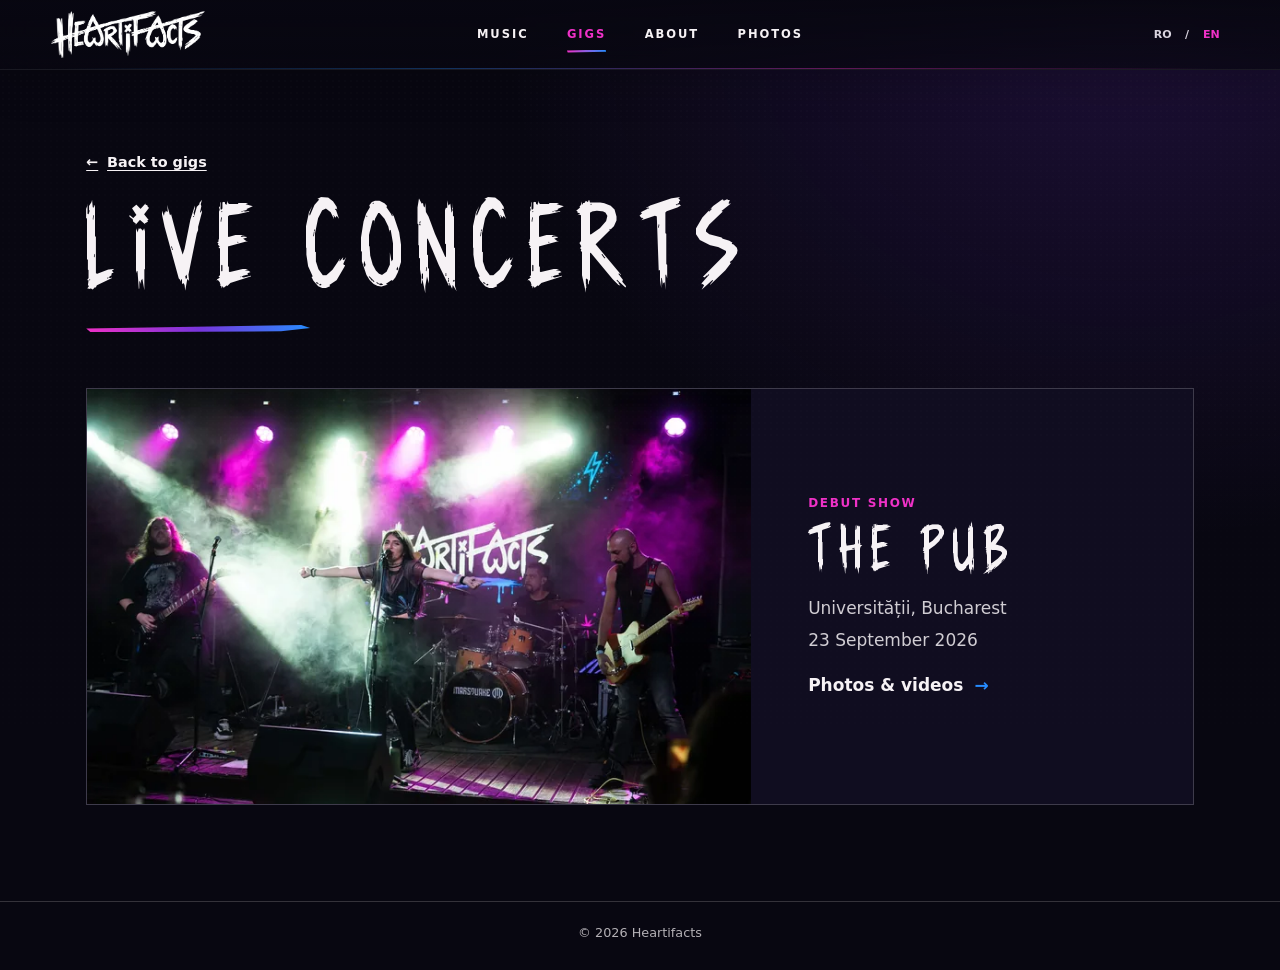
==== live/index.html @ 29cb5782 "Add bilingual live concert archive and The Pub debut recap" ====
<!doctype html>
<html lang="en">
<head>
  <meta charset="utf-8">
  <meta name="viewport" content="width=device-width, initial-scale=1">
  <meta http-equiv="Content-Security-Policy" content="default-src 'self'; base-uri 'self'; object-src 'none'; script-src 'self'; style-src 'self'; img-src 'self' data:; font-src 'self'; form-action 'none'">
  <meta name="referrer" content="strict-origin-when-cross-origin">
  <meta name="theme-color" content="#080711">
  <title>Live concerts — Heartifacts</title>
  <meta name="description" content="Explore photos and videos from past Heartifacts concerts.">
  <link rel="canonical" href="https://heartifacts.ro/live/">
  <meta property="og:type" content="website">
  <meta property="og:site_name" content="Heartifacts">
  <meta property="og:title" content="Live concerts — Heartifacts">
  <meta property="og:description" content="Explore photos and videos from past Heartifacts concerts.">
  <meta property="og:url" content="https://heartifacts.ro/live/">
  <meta property="og:image" content="https://heartifacts.ro/assets/live/2026-09-23-the-pub/concert-share.jpg">
  <meta property="og:image:alt" content="Heartifacts performing under pink and white stage lights at The Pub">
  <meta name="twitter:card" content="summary_large_image">
  <link rel="icon" href="../favicon.svg" type="image/svg+xml">
  <link rel="stylesheet" href="../styles.css">
  <link rel="stylesheet" href="../layout-pass.css">
  <link rel="stylesheet" href="../logo-crop.css">
  <link rel="stylesheet" href="../polish-pass.css">
  <link rel="stylesheet" href="../final-pass.css">
  <link rel="stylesheet" href="../live.css">
  <script src="../content/en.js" defer></script>
  <script src="../content/ro.js" defer></script>
  <script src="../public-data.js" defer></script>
  <script src="../live-data.js" defer></script>
  <script src="../live.js" defer></script>
  <script src="../site.js" defer></script>
</head>
<body class="concert-page">
  <a class="skip-link" href="#main" data-i18n="liveArchive.skip">Skip to content</a>
  <header class="site-header" data-header>
    <a class="brand brand-logo-link" href="../" aria-label="Heartifacts" data-language-link>
      <span class="logo-crop logo-crop-header">
        <img class="brand-logo brand-logo-header" src="../assets/brand/Heartifacts_Artwork_white.svg" alt="Heartifacts">
      </span>
    </a>
    <nav class="desktop-nav" aria-label="Main menu">
      <a href="../#music" data-language-link data-i18n="nav.music">Music</a>
      <a href="../#live" class="is-current" aria-current="location" data-language-link data-i18n="nav.live">Gigs</a>
      <a href="../#about" data-language-link data-i18n="nav.about">About</a>
      <a href="../#photos" data-language-link data-i18n="nav.photos">Photos</a>
    </nav>
    <div class="header-actions">
      <div class="language-switcher" aria-label="Language / Limbă">
        <button type="button" class="lang-button" data-lang="ro" lang="ro">RO</button>
        <span aria-hidden="true">/</span>
        <button type="button" class="lang-button" data-lang="en" lang="en">EN</button>
      </div>
      <button class="menu-button" type="button" aria-expanded="false" aria-controls="mobile-menu" data-menu-button>
        <span class="sr-only" data-i18n="nav.menu">Menu</span>
        <span aria-hidden="true"></span><span aria-hidden="true"></span>
      </button>
    </div>
  </header>
  <nav class="mobile-menu" id="mobile-menu" aria-label="Main menu" data-mobile-menu hidden>
    <a href="../#music" data-language-link data-i18n="nav.music">Music</a>
    <a href="../#live" class="is-current" aria-current="location" data-language-link data-i18n="nav.live">Gigs</a>
    <a href="../#about" data-language-link data-i18n="nav.about">About</a>
    <a href="../#photos" data-language-link data-i18n="nav.photos">Photos</a>
  </nav>
  <main class="concert-shell" id="main" data-live-page>
    <header class="concert-heading">
      <a class="concert-back" href="../#live" data-language-link>
        <span aria-hidden="true">←</span> <span data-i18n="liveArchive.backToGigs">Back to gigs</span>
      </a>
      <h1 data-i18n="liveArchive.title">Live concerts</h1>
    </header>
    <div class="concert-list" data-concert-list>
      <a class="concert-card" href="./2026-09-23-the-pub/" data-language-link>
        <div class="concert-card-image">
          <img src="../assets/live/2026-09-23-the-pub/DSC07198-thumb.webp" alt="" width="720" height="540" decoding="async" data-concert-cover>
        </div>
        <div class="concert-card-body">
          <span class="concert-label" data-concert-label>Debut show</span>
          <h2 data-concert-venue>The Pub</h2>
          <p data-concert-place>Universității, Bucharest</p>
          <time datetime="2026-09-23" data-concert-date>23 September 2026</time>
          <span class="concert-card-action"><span data-concert-recap>Photos &amp; videos</span> <span aria-hidden="true">→</span></span>
        </div>
      </a>
    </div>
  </main>
  <footer class="concert-footer">© <span data-year></span> Heartifacts</footer>
</body>
</html>
---- styles.css ----
@font-face {
  font-family: "Heartifacts Riot";
  src: local("Heartifacts Riot"), local("HeartifactsRiot-Regular"),
       url("./assets/fonts/HeartifactsRiot-Regular.ttf") format("truetype");
  font-style: normal;
  font-weight: 400;
  font-display: swap;
}

:root {
  --ink: #08060f;
  --ink-2: #0e0a27;
  --ink-3: #1a185c;
  --paper: #f6f3f7;
  --paper-2: #d9d4df;
  --blue: #2762d8;
  --blue-hot: #5157e4;
  --pink: #d31bde;
  --pink-hot: #ee3bd4;
  --purple: #632dd0;
  --purple-deep: #5d1ea4;
  --focus: #8ed7ff;
  --line: rgba(246, 243, 247, .18);
  --line-dark: rgba(8, 6, 15, .22);
  --shadow: 0 24px 70px rgba(0, 0, 0, .42);
  --max: 1180px;
  --pad: clamp(1rem, 4vw, 3rem);
  --riot: "Heartifacts Riot", Impact, Haettenschweiler, "Arial Narrow Bold", sans-serif;
  --display: "Arial Narrow Bold", "Roboto Condensed", Impact, ui-sans-serif, system-ui, sans-serif;
  --body: Inter, ui-sans-serif, system-ui, -apple-system, BlinkMacSystemFont, "Segoe UI", sans-serif;
}

* { box-sizing: border-box; }
html { scroll-behavior: smooth; background: var(--ink); }
body {
  margin: 0;
  color: var(--paper);
  background:
    radial-gradient(circle at 86% 7%, rgba(211, 27, 222, .14), transparent 29rem),
    radial-gradient(circle at 7% 19%, rgba(39, 98, 216, .18), transparent 28rem),
    var(--ink);
  font-family: var(--body);
  font-size: 17px;
  line-height: 1.6;
  overflow-x: hidden;
}

img { display: block; max-width: 100%; }
a { color: inherit; }
button, a { -webkit-tap-highlight-color: transparent; }
button { font: inherit; }
:focus-visible { outline: 3px solid var(--focus); outline-offset: 4px; }
::selection { background: var(--pink); color: #fff; }

.sr-only {
  position: absolute; width: 1px; height: 1px; padding: 0; margin: -1px;
  overflow: hidden; clip: rect(0,0,0,0); white-space: nowrap; border: 0;
}
.skip-link {
  position: fixed; top: 1rem; left: 1rem; z-index: 1000; padding: .7rem 1rem;
  background: var(--focus); color: var(--ink); transform: translateY(-180%);
  font-weight: 900; text-decoration: none;
}
.skip-link:focus { transform: translateY(0); }

.site-header {
  position: fixed; inset: 0 0 auto 0; z-index: 100;
  display: grid; grid-template-columns: 1fr auto 1fr; align-items: center;
  min-height: 72px; padding: .8rem var(--pad);
  background: linear-gradient(to bottom, rgba(8,6,15,.96), rgba(8,6,15,.76));
  border-bottom: 1px solid rgba(255,255,255,.08);
  backdrop-filter: blur(16px);
}
.brand { display: inline-flex; align-items: center; gap: .45rem; justify-self: start; text-decoration: none; }
.brand-word {
  font-family: var(--riot);
  font-size: 1.35rem;
  line-height: 1;
  letter-spacing: .03em;
  text-transform: uppercase;
}
.brand-mark { color: var(--pink-hot); transform: rotate(180deg); font-size: 1rem; }
.desktop-nav { display: flex; gap: clamp(1rem, 3vw, 2.3rem); }
.desktop-nav a {
  text-decoration: none; text-transform: uppercase; font-size: .77rem;
  font-weight: 900; letter-spacing: .15em;
}
.desktop-nav a:hover { color: var(--pink-hot); }
.header-actions { justify-self: end; display: flex; align-items: center; gap: 1rem; }
.language-switcher { display: flex; gap: .3rem; align-items: center; color: var(--paper-2); font-size: .75rem; font-weight: 900; }
.lang-button { padding: .35rem .2rem; border: 0; background: transparent; color: inherit; cursor: pointer; }
.lang-button.is-active { color: var(--pink-hot); }
.menu-button { display: none; width: 42px; height: 42px; border: 1px solid var(--line); background: rgba(255,255,255,.02); cursor: pointer; }
.menu-button span:not(.sr-only) { display: block; width: 19px; height: 2px; margin: 5px auto; background: var(--paper); }
.mobile-menu {
  position: fixed; inset: 72px 0 auto 0; z-index: 99; padding: 1.5rem var(--pad) 2rem;
  background: rgba(8,6,15,.985); border-bottom: 1px solid var(--line);
}
.mobile-menu a {
  display: block; padding: .65rem 0; font-family: var(--riot);
  font-size: 1.65rem; line-height: 1.05; text-decoration: none; text-transform: uppercase;
}

.hero {
  position: relative;
  min-height: 100svh;
  display: grid;
  grid-template-columns: minmax(0, .92fr) minmax(0, 1.08fr);
  gap: clamp(2.5rem, 6vw, 6.5rem);
  align-items: center;
  max-width: 1440px;
  margin: auto;
  padding: clamp(7rem, 13vh, 10rem) var(--pad) clamp(4rem, 9vh, 7rem);
  isolation: isolate;
}
.hero::before {
  content: "";
  position: absolute;
  z-index: -2;
  inset: 6% -12% 2% 38%;
  opacity: .86;
  filter: saturate(1.15);
  background:
    radial-gradient(circle at 46% 20%, rgba(238,59,212,.92) 0 5%, rgba(211,27,222,.56) 16%, transparent 39%),
    radial-gradient(circle at 71% 64%, rgba(39,98,216,.9) 0 9%, rgba(81,87,228,.58) 26%, transparent 49%),
    radial-gradient(circle at 23% 75%, rgba(99,45,208,.72), transparent 35%);
  transform: rotate(-4deg);
}
.hero::after {
  content: "";
  position: absolute;
  z-index: -1;
  width: clamp(16rem, 42vw, 38rem);
  height: clamp(16rem, 42vw, 38rem);
  right: -9%;
  top: 12%;
  border: clamp(18px, 3vw, 46px) solid rgba(211,27,222,.12);
  border-radius: 50%;
  transform: rotate(8deg);
}
.hero-noise {
  position: absolute; inset: 0; opacity: .16; pointer-events: none; mix-blend-mode: screen;
  background-image: url("data:image/svg+xml,%3Csvg viewBox='0 0 180 180' xmlns='http://www.w3.org/2000/svg'%3E%3Cfilter id='n'%3E%3CfeTurbulence type='fractalNoise' baseFrequency='.92' numOctaves='3' stitchTiles='stitch'/%3E%3C/filter%3E%3Crect width='100%25' height='100%25' filter='url(%23n)' opacity='.3'/%3E%3C/svg%3E");
}
.hero-copy, .hero-art { position: relative; z-index: 1; }
.eyebrow {
  margin: 0 0 .75rem; color: var(--pink-hot); text-transform: uppercase;
  font-size: .72rem; font-weight: 950; letter-spacing: .2em;
}
.hero-title {
  margin: 0;
  font-family: var(--riot);
  font-size: clamp(4.5rem, 11vw, 10rem);
  line-height: .73;
  letter-spacing: -.02em;
  text-transform: uppercase;
  text-wrap: balance;
  text-shadow: 0 4px 0 rgba(39,98,216,.4);
}
.hero-tagline { max-width: 650px; margin: 1.5rem 0 .8rem; font-size: clamp(1.35rem, 2.8vw, 2.35rem); line-height: 1.12; font-weight: 850; }
.hero-positioning { max-width: 560px; margin: 0; color: var(--paper-2); font-size: clamp(1rem, 1.5vw, 1.18rem); }
.hero-cta-row, .release-actions { display: flex; flex-wrap: wrap; gap: .85rem; margin-top: 1.8rem; }
.button {
  display: inline-flex; align-items: center; justify-content: center;
  min-height: 50px; padding: .8rem 1.25rem;
  border: 2px solid transparent;
  text-decoration: none; text-transform: uppercase;
  font-size: .8rem; font-weight: 950; letter-spacing: .09em;
  transition: transform .16s ease, background .16s ease, color .16s ease, box-shadow .16s ease;
}
.button:hover { transform: translateY(-2px) rotate(-.4deg); }
.button-primary { background: var(--pink-hot); color: #fff; box-shadow: 6px 6px 0 var(--blue); }
.button-primary:hover { box-shadow: 8px 8px 0 var(--purple); }
.button-ghost, .button-outline { border-color: rgba(246,243,247,.65); background: rgba(8,6,15,.08); }
.button-outline { border-color: var(--ink); color: var(--ink); }
.hero-socials { display: flex; flex-wrap: wrap; gap: 1.1rem; margin-top: 1.6rem; }
.hero-socials a { color: var(--paper-2); font-size: .82rem; font-weight: 850; text-decoration-thickness: 1px; text-underline-offset: 4px; }
.hero-photo-frame { transform: rotate(2deg); box-shadow: var(--shadow); }
.media-placeholder {
  position: relative;
  display: grid;
  place-items: center;
  min-height: 360px;
  overflow: hidden;
  background:
    linear-gradient(138deg, rgba(26,24,92,.94), rgba(99,45,208,.88) 34%, rgba(211,27,222,.86) 61%, rgba(39,98,216,.94));
  border: 1px solid rgba(255,255,255,.2);
  isolation: isolate;
}
.media-placeholder::before,
.media-placeholder::after {
  content: "";
  position: absolute;
  inset: -20%;
  border: 3px solid rgba(255,255,255,.16);
  border-radius: 48%;
  transform: rotate(-13deg);
}
.media-placeholder::after { inset: 13% -24%; border-width: 1px; transform: rotate(11deg); }
.media-placeholder span {
  z-index: 1;
  font-family: var(--riot);
  font-size: clamp(3rem, 8vw, 7rem);
  line-height: .78;
  text-align: center;
  text-transform: uppercase;
}
.media-placeholder small {
  position: absolute; z-index: 1; bottom: 1rem; left: 1rem;
  padding: .35rem .55rem; background: var(--ink);
  font-size: .7rem; text-transform: uppercase; letter-spacing: .08em;
}
.media-placeholder-hero { aspect-ratio: 4 / 5; min-height: 520px; }
.media-placeholder.has-image { background: var(--ink-2); }
.media-placeholder.has-image::before,
.media-placeholder.has-image::after,
.media-placeholder.has-image > span,
.media-placeholder.has-image > small { display: none; }
.media-placeholder img { width: 100%; height: 100%; object-fit: cover; }
.sticker {
  position: absolute; z-index: 2; padding: .58rem .85rem;
  font-family: var(--riot); font-size: .78rem; line-height: 1;
  letter-spacing: .08em; text-transform: uppercase;
  box-shadow: 4px 4px 0 var(--ink);
}
.sticker-blue { top: 8%; left: -4%; background: var(--blue); transform: rotate(-8deg); }
.sticker-pink { right: -2%; bottom: 8%; background: var(--pink-hot); transform: rotate(6deg); }

.section { padding: clamp(5rem, 10vw, 9rem) var(--pad); }
.section-heading { max-width: var(--max); margin: 0 auto clamp(2.5rem, 5vw, 4.5rem); }
.section-heading h2,
.about-copy h2,
.socials-section h2 {
  margin: 0;
  font-family: var(--display);
  font-size: clamp(3rem, 7vw, 6.8rem);
  font-weight: 950;
  line-height: .88;
  letter-spacing: -.04em;
  text-transform: uppercase;
  text-wrap: balance;
}

.music-section {
  position: relative;
  background: var(--paper);
  color: var(--ink);
  overflow: hidden;
}
.music-section::before {
  content: "";
  position: absolute;
  width: 38rem;
  height: 38rem;
  left: -22rem;
  bottom: -25rem;
  border-radius: 50%;
  background: radial-gradient(circle, rgba(39,98,216,.23), rgba(99,45,208,.09) 48%, transparent 70%);
}
.music-section .eyebrow { color: var(--purple-deep); }
.release-layout {
  position: relative; z-index: 1;
  max-width: var(--max); margin: auto;
  display: grid; grid-template-columns: minmax(280px,.8fr) minmax(0,1.2fr);
  gap: clamp(2rem,6vw,6rem); align-items: center;
}
.release-art-wrap { transform: rotate(-2deg); box-shadow: 13px 13px 0 var(--blue); }
.release-art { aspect-ratio: 1; min-height: 0; }
.release-copy h3 {
  margin: 0;
  font-family: var(--riot);
  font-size: clamp(4rem, 9vw, 8.4rem);
  line-height: .74;
  text-transform: uppercase;
}
.release-copy p { max-width: 620px; font-size: 1.08rem; }
.release-label { margin-bottom: .7rem; text-transform: uppercase; font-size: .72rem !important; font-weight: 950; letter-spacing: .2em; color: #645c6b; }

.live-section {
  position: relative;
  background:
    radial-gradient(circle at 78% 22%, rgba(238,59,212,.72), transparent 31rem),
    linear-gradient(127deg, var(--blue) 0 28%, var(--purple) 62%, #321271 100%);
  color: #fff;
  overflow: hidden;
}
.live-section::before {
  content: "";
  position: absolute;
  inset: 0;
  opacity: .18;
  background-image: url("data:image/svg+xml,%3Csvg viewBox='0 0 160 160' xmlns='http://www.w3.org/2000/svg'%3E%3Cfilter id='n'%3E%3CfeTurbulence type='fractalNoise' baseFrequency='.8' numOctaves='2'/%3E%3C/filter%3E%3Crect width='100%25' height='100%25' filter='url(%23n)' opacity='.35'/%3E%3C/svg%3E");
}
.live-section::after {
  content: "";
  position: absolute;
  width: 540px; height: 540px; right: -210px; bottom: -255px;
  border: 74px solid rgba(8,6,15,.18); border-radius: 50%;
}
.section-heading-light { position: relative; z-index: 1; }
.section-heading-light .eyebrow { color: #fff; }
.live-scribble {
  position: absolute; right: 4%; top: 10%;
  font-family: var(--riot); font-size: clamp(4rem, 10vw, 10rem);
  line-height: .7; color: rgba(8,6,15,.18); transform: rotate(8deg);
}
.shows { position: relative; z-index: 1; max-width: var(--max); margin: auto; }
.show-card {
  display: grid; grid-template-columns: auto 1fr auto;
  gap: clamp(1rem,4vw,3rem); align-items: center;
  padding: 1.35rem 0; border-top: 2px solid rgba(8,6,15,.72);
}
.show-card:last-child { border-bottom: 2px solid rgba(8,6,15,.72); }
.show-date { min-width: 92px; font-family: var(--riot); font-size: clamp(1.9rem,4vw,3.8rem); line-height: .78; text-transform: uppercase; }
.show-place strong { display: block; font-size: clamp(1.25rem,2.5vw,2rem); }
.show-place span { color: rgba(255,255,255,.8); }
.show-empty { max-width: 720px; padding: 1.3rem 0; border-top: 2px solid var(--ink); border-bottom: 2px solid var(--ink); font-size: clamp(1.3rem,3vw,2rem); font-weight: 850; }

.about-section {
  position: relative; max-width: var(--max); margin: auto;
  display: grid; grid-template-columns: minmax(0,1.4fr) minmax(240px,.6fr);
  gap: clamp(2rem,8vw,7rem); align-items: end;
}
.about-number {
  position: absolute; top: 4%; right: 3%; z-index: -1;
  font-family: var(--riot); font-size: clamp(8rem,20vw,19rem); line-height: .75;
  color: rgba(81,87,228,.11);
}
.about-lead { max-width: 760px; color: var(--paper-2); font-size: clamp(1.1rem,2vw,1.35rem); }
.about-pullquote {
  padding: 1.05rem 1.2rem;
  background: var(--pink-hot); color: #fff;
  font-weight: 950; font-size: 1.15rem;
  transform: rotate(2deg); box-shadow: 8px 8px 0 var(--blue);
}

.photos-section { position: relative; background: #100d1e; overflow: hidden; }
.photos-section::after {
  content: "";
  position: absolute; inset: auto -15rem -16rem auto;
  width: 34rem; height: 34rem; border-radius: 50%;
  background: radial-gradient(circle, rgba(211,27,222,.21), transparent 67%);
  pointer-events: none;
}
.photo-wall { position: relative; z-index: 1; max-width: var(--max); margin: auto; display: grid; grid-template-columns: repeat(12,1fr); gap: clamp(.7rem,2vw,1.3rem); align-items: start; }
.gallery-item { margin: 0; cursor: pointer; transition: transform .2s ease; }
.gallery-item:nth-child(4n+1) { grid-column: span 7; transform: rotate(-1deg); }
.gallery-item:nth-child(4n+2) { grid-column: span 5; margin-top: 14%; transform: rotate(1.5deg); }
.gallery-item:nth-child(4n+3) { grid-column: span 4; transform: rotate(2deg); }
.gallery-item:nth-child(4n+4) { grid-column: span 8; transform: rotate(-1.2deg); }
.gallery-item:hover { transform: translateY(-4px) rotate(0); }
.gallery-item img,
.gallery-placeholder {
  width: 100%; aspect-ratio: 4/3; object-fit: cover;
  background: linear-gradient(145deg,var(--blue),var(--purple),var(--pink-hot));
  border: 1px solid var(--line);
}
.gallery-placeholder {
  display: grid; place-items: center; min-height: 220px;
  font-family: var(--riot); font-size: clamp(2rem,6vw,5rem); line-height: .8;
  text-align: center; text-transform: uppercase;
}
.gallery-item figcaption { padding-top: .55rem; color: #aaa6af; font-size: .78rem; }

.socials-section {
  position: relative;
  background: var(--pink-hot);
  color: #fff;
  overflow: hidden;
}
.socials-section::before {
  content: "";
  position: absolute;
  width: 56rem; height: 56rem; left: -25rem; top: -34rem;
  border-radius: 50%; border: 9rem solid rgba(39,98,216,.25);
  transform: rotate(-12deg);
}
.socials-section > * { position: relative; z-index: 1; }
.socials-section .eyebrow { color: var(--ink); }
.socials-section h2 { max-width: var(--max); margin: auto; color: #fff; }
.socials-section h2 span {
  display: block; margin-top: .9rem;
  font-family: var(--body); font-size: clamp(1rem,2vw,1.3rem); font-weight: 800;
  line-height: 1.2; text-transform: none; letter-spacing: normal;
}
.social-link-grid { max-width: var(--max); margin: 3rem auto 0; border-top: 2px solid var(--ink); }
.social-link-grid a {
  display: flex; align-items: center; justify-content: space-between;
  padding: 1rem 0; border-bottom: 2px solid var(--ink);
  font-family: var(--riot); font-size: clamp(2.4rem,6vw,5.4rem); line-height: .78;
  text-decoration: none; text-transform: uppercase;
}
.social-link-grid a:hover span { transform: translateX(.5rem); }
.social-link-grid span { transition: transform .16s ease; }

.site-footer {
  display: grid; grid-template-columns: 1fr auto; gap: 2rem;
  padding: 3rem var(--pad); background: var(--ink); border-top: 1px solid var(--line);
  color: #aaa6af;
}
.site-footer strong { color: var(--paper); font-family: var(--riot); font-size: 1.5rem; line-height: 1; }
.site-footer p { margin: .25rem 0; }
.footer-contact { text-align: right; }
.footer-contact span { display: block; font-size: .75rem; text-transform: uppercase; letter-spacing: .1em; }
.footer-contact a { color: var(--paper); }
.footer-note { grid-column: 1 / -1; font-size: .72rem; }

.lightbox { max-width: min(92vw, 1100px); padding: 0; border: 0; background: transparent; color: #fff; }
.lightbox::backdrop { background: rgba(0,0,0,.9); backdrop-filter: blur(8px); }
.lightbox img { max-height: 82vh; margin: auto; object-fit: contain; box-shadow: var(--shadow); }
.lightbox p { margin: .7rem 0 0; text-align: center; color: #d6d1da; }
.lightbox-close {
  position: fixed; top: 1rem; right: 1rem; width: 46px; height: 46px;
  border: 1px solid rgba(255,255,255,.35); border-radius: 50%;
  background: var(--ink); color: #fff; font-size: 1.8rem; cursor: pointer;
}

@media (max-width: 820px) {
  body { font-size: 16px; }
  .site-header { grid-template-columns: 1fr auto; }
  .desktop-nav { display: none; }
  .menu-button { display: block; }
  .hero { min-height: auto; grid-template-columns: 1fr; padding-top: 7.5rem; }
  .hero::before { inset: 35% -30% 0 8%; }
  .hero::after { right: -35%; top: 42%; }
  .hero-copy { order: 1; }
  .hero-art { order: 2; max-width: 620px; margin: auto; }
  .media-placeholder-hero { min-height: 430px; }
  .release-layout { grid-template-columns: 1fr; }
  .release-art-wrap { max-width: 560px; }
  .about-section { grid-template-columns: 1fr; }
  .about-pullquote { max-width: 430px; }
  .show-card { grid-template-columns: 90px 1fr; }
  .show-card .button { grid-column: 2; justify-self: start; }
  .site-footer { grid-template-columns: 1fr; }
  .footer-contact { text-align: left; }
  .footer-note { grid-column: auto; }
}

@media (max-width: 560px) {
  .site-header { min-height: 64px; padding-top: .65rem; padding-bottom: .65rem; }
  .mobile-menu { inset: 64px 0 auto; }
  .brand-word { font-size: 1.16rem; }
  .hero { padding-top: 6.5rem; }
  .hero-title { font-size: clamp(4.2rem, 19vw, 6.3rem); }
  .hero-tagline { font-size: 1.45rem; }
  .hero-cta-row .button { flex: 1 1 0; }
  .media-placeholder-hero { min-height: 360px; }
  .sticker { font-size: .7rem; }
  .section { padding-top: 4.5rem; padding-bottom: 4.5rem; }
  .show-card { grid-template-columns: 1fr; gap: .5rem; }
  .show-card .button { grid-column: auto; }
  .photo-wall { gap: .65rem; }
  .gallery-item:nth-child(n) { grid-column: span 12; margin-top: 0; }
  .social-link-grid a { font-size: clamp(2.3rem, 13vw, 4.4rem); }
}

@media (prefers-reduced-motion: reduce) {
  html { scroll-behavior: auto; }
  *, *::before, *::after {
    animation-duration: .01ms !important;
    animation-iteration-count: 1 !important;
    transition-duration: .01ms !important;
  }
}
---- layout-pass.css ----
/*
  Heartifacts free-form poster pass.
  Keep the compact page structure, but loosen the composition:
  poster hero, floating Music + Gigs, messy photo wall, obvious contact.
*/

:root {
  --site-max: 1280px;
  --site-pad: clamp(1rem, 4vw, 3.25rem);
  --poster-pink: #ef31c7;
  --poster-blue: #278cff;
  --poster-purple: #7935dc;
  --poster-ink: #080711;
  --poster-ink-2: #100d20;
  --poster-paper: #f6f2f5;
}

[hidden] { display: none !important; }
html { scroll-padding-top: 82px; }

/* Header ------------------------------------------------------------------ */
.site-header {
  min-height: 70px;
  padding: .65rem var(--site-pad);
  grid-template-columns: 1fr auto 1fr;
  background: linear-gradient(to bottom, rgba(8,7,17,.95), rgba(8,7,17,.72));
  border-bottom: 1px solid rgba(255,255,255,.07);
  backdrop-filter: blur(18px);
}
.brand-logo-link { width: clamp(116px, 12vw, 170px); min-width: 0; }
.brand-logo-header { width: 100%; height: auto; }
.desktop-nav { gap: clamp(1.25rem, 3vw, 2.6rem); }
.desktop-nav a {
  position: relative;
  font-size: .72rem;
  letter-spacing: .17em;
}
.desktop-nav a::after {
  content: "";
  position: absolute;
  left: 0;
  right: 100%;
  bottom: -.55rem;
  height: 3px;
  background: linear-gradient(90deg, var(--poster-pink), var(--poster-blue));
  clip-path: polygon(0 35%, 98% 0, 100% 73%, 2% 100%);
  transition: right .18s ease;
}
.desktop-nav a:hover::after,
.desktop-nav a.is-current::after { right: 0; }
.desktop-nav a.is-current { color: var(--poster-pink); }
.language-switcher { font-size: .69rem; }
.mobile-menu-links {
  display: flex;
  flex-wrap: wrap;
  gap: .85rem 1.25rem;
  padding-top: 1rem;
  margin-top: .8rem;
  border-top: 1px solid rgba(255,255,255,.1);
}
.mobile-menu-links a {
  font-family: var(--body);
  font-size: .75rem;
  font-weight: 800;
  letter-spacing: .08em;
}

/* Hero -------------------------------------------------------------------- */
.poster-hero {
  position: relative;
  min-height: min(790px, 88svh);
  padding: clamp(6.2rem, 10vh, 8rem) var(--site-pad) clamp(3rem, 5vw, 4.5rem);
  overflow: hidden;
  isolation: isolate;
  background:
    radial-gradient(circle at 84% 16%, rgba(239,49,199,.17), transparent 26rem),
    radial-gradient(circle at 13% 76%, rgba(39,140,255,.17), transparent 30rem),
    var(--poster-ink);
}
.poster-hero::before {
  content: "";
  position: absolute;
  z-index: -3;
  inset: 0;
  background-image:
    linear-gradient(90deg, rgba(8,7,17,.92) 0 13%, rgba(8,7,17,.4) 48%, rgba(8,7,17,.87) 100%),
    url("./assets/brand/Heartifacts_BG_Artwork.png");
  background-size: cover;
  background-position: center;
  opacity: .25;
  filter: saturate(.98) contrast(1.08);
}
.poster-hero::after {
  content: "";
  position: absolute;
  z-index: -2;
  width: min(48vw, 660px);
  aspect-ratio: 1;
  left: -12vw;
  top: 14%;
  border: clamp(28px, 4vw, 64px) solid rgba(121,53,220,.09);
  border-radius: 50%;
}
.poster-noise {
  position: absolute;
  inset: 0;
  pointer-events: none;
  opacity: .2;
  mix-blend-mode: screen;
  background-image:
    radial-gradient(circle, rgba(239,49,199,.75) 0 .7px, transparent 1.1px),
    radial-gradient(circle, rgba(39,140,255,.65) 0 .7px, transparent 1.1px);
  background-size: 43px 37px, 67px 59px;
  background-position: 0 0, 18px 12px;
  mask-image: linear-gradient(90deg, #000, transparent 64%, #000);
}
.poster-stage {
  position: relative;
  z-index: 2;
  width: min(100%, var(--site-max));
  min-height: 570px;
  margin: 0 auto;
  display: grid;
  grid-template-columns: minmax(0, 1.04fr) minmax(390px, .96fr);
  gap: clamp(1.2rem, 3vw, 3rem);
  align-items: center;
}
.poster-photo-wrap {
  position: relative;
  align-self: center;
  width: min(100%, 690px);
  padding: 1.5rem 0 1.2rem .7rem;
}
.poster-photo-frame {
  position: relative;
  padding: clamp(7px, .8vw, 11px);
  background: #f6f3f1;
  box-shadow: 0 35px 90px rgba(0,0,0,.48);
  transform: rotate(-2.4deg);
  transform-origin: center;
}
.poster-photo-frame::before,
.poster-photo-frame::after {
  content: "";
  position: absolute;
  z-index: 3;
  width: 74px;
  height: 21px;
  background: rgba(239,49,199,.8);
}
.poster-photo-frame::before { left: 9%; top: -13px; transform: rotate(-8deg); }
.poster-photo-frame::after { right: 8%; bottom: -12px; transform: rotate(7deg); background: rgba(39,140,255,.8); }
.poster-photo {
  min-height: 0;
  aspect-ratio: 4 / 3;
  background: #151220;
  border: 0;
}
.poster-photo.has-image::before,
.poster-photo.has-image::after,
.poster-photo.has-image > small { display: none; }
.poster-photo img {
  width: 100%;
  height: 100%;
  object-fit: cover;
  object-position: center 43%;
  filter: saturate(.9) contrast(1.04);
}
.poster-photo small { position: static; background: transparent; color: #aaa4b0; }
.photo-tag {
  position: absolute;
  z-index: 5;
  padding: .52rem .72rem;
  color: #fff;
  font-family: var(--riot);
  font-size: .72rem;
  line-height: 1;
  letter-spacing: .09em;
  box-shadow: 4px 4px 0 rgba(8,7,17,.82);
}
.photo-tag-blue { left: -.15rem; top: 17%; transform: rotate(-8deg); background: var(--poster-blue); }
.photo-tag-pink { right: -1rem; bottom: 11%; transform: rotate(5deg); background: var(--poster-pink); }

/* The logo still feels slapped onto the composition, but no longer collides
   with the photo/tagline content. */
.poster-brand-block {
  position: relative;
  z-index: 6;
  align-self: center;
  margin-left: clamp(-2.25rem, -2.2vw, -.7rem);
  padding: 1.2rem 2.3rem 1.2rem 0;
}
.poster-brand-block .eyebrow { margin-left: clamp(.5rem, 1.8vw, 1.7rem); }
.poster-logo-heading {
  margin: 0;
  width: min(535px, 44vw);
  transform: rotate(1deg);
  filter: drop-shadow(0 11px 22px rgba(0,0,0,.3));
}
.poster-logo { width: 100%; height: auto; }
.poster-tagline {
  max-width: 500px;
  margin: 1.15rem 0 .65rem clamp(.5rem, 1.8vw, 1.7rem);
  color: #fff;
  font-size: clamp(1.5rem, 2.3vw, 2.25rem);
  font-weight: 900;
  line-height: 1.06;
  letter-spacing: -.025em;
}
.poster-positioning {
  max-width: 500px;
  margin: 0 0 0 clamp(.5rem, 1.8vw, 1.7rem);
  color: #c8c3cf;
  font-size: clamp(.92rem, 1.1vw, 1.03rem);
  line-height: 1.55;
}
.latest-jump {
  width: fit-content;
  margin: 1.35rem 0 0 clamp(.5rem, 1.8vw, 1.7rem);
  display: inline-grid;
  grid-template-columns: auto auto auto;
  align-items: baseline;
  gap: .55rem;
  padding: .62rem .8rem .58rem;
  color: #fff;
  text-decoration: none;
  background: rgba(255,255,255,.055);
  border: 1px solid rgba(255,255,255,.13);
  transition: transform .18s ease, background .18s ease;
}
.latest-jump span:first-child {
  color: #aaa5b0;
  font-size: .62rem;
  font-weight: 900;
  letter-spacing: .12em;
  text-transform: uppercase;
}
.latest-jump strong { font-size: .92rem; }
.latest-jump span:last-child { color: var(--poster-pink); font-size: 1rem; }
.latest-jump:hover { transform: translateY(-2px) rotate(-.4deg); background: rgba(255,255,255,.09); }

/* Floating social dock ---------------------------------------------------- */
.social-dock {
  position: absolute;
  z-index: 10;
  right: clamp(.65rem, 2vw, 1.8rem);
  top: 50%;
  display: grid;
  gap: .8rem;
  transform: translateY(-42%);
}
.dock-button {
  --dock-a: var(--poster-purple);
  --dock-b: var(--poster-pink);
  position: relative;
  width: clamp(54px, 4.5vw, 66px);
  aspect-ratio: 1;
  display: grid;
  place-items: center;
  color: #fff;
  text-decoration: none;
  border-radius: 43% 57% 54% 46% / 53% 45% 55% 47%;
  background: linear-gradient(145deg, var(--dock-a), var(--dock-b));
  box-shadow: 7px 8px 0 rgba(0,0,0,.22);
  transform: rotate(-3deg);
  transition: transform .18s ease, box-shadow .18s ease, opacity .18s ease;
}
.dock-button:nth-child(2) { transform: rotate(3deg); }
.dock-button:nth-child(3) { transform: rotate(-1deg); }
.dock-button::before {
  content: "";
  position: absolute;
  inset: -10px;
  pointer-events: none;
  background-image:
    radial-gradient(circle at 12% 21%, var(--dock-b) 0 1.4px, transparent 2px),
    radial-gradient(circle at 88% 78%, var(--dock-a) 0 1.2px, transparent 1.9px),
    radial-gradient(circle at 86% 8%, rgba(255,255,255,.42) 0 1px, transparent 1.6px);
}
.dock-button svg {
  position: relative;
  z-index: 2;
  width: 55%;
  height: 55%;
  fill: none;
  stroke: currentColor;
  stroke-width: 2.6;
  stroke-linecap: round;
  stroke-linejoin: round;
}
.dock-button .icon-fill { fill: currentColor; stroke: none; }
.dock-button span {
  position: absolute;
  right: calc(100% + .8rem);
  top: 50%;
  padding: .32rem .5rem;
  color: #fff;
  background: rgba(8,7,17,.9);
  border: 1px solid rgba(255,255,255,.12);
  font-size: .62rem;
  font-weight: 900;
  letter-spacing: .08em;
  text-transform: uppercase;
  white-space: nowrap;
  opacity: 0;
  pointer-events: none;
  transform: translate(7px,-50%);
  transition: opacity .15s ease, transform .15s ease;
}
.dock-button:hover { transform: translateY(-3px) rotate(0); box-shadow: 9px 11px 0 rgba(0,0,0,.25); }
.dock-button:hover span,
.dock-button:focus-visible span { opacity: 1; transform: translate(0,-50%); }
.dock-instagram { --dock-a: #7438e0; --dock-b: #ef31c7; }
.dock-spotify { --dock-a: #238eea; --dock-b: #5842dc; }
.dock-youtube { --dock-a: #b72ed5; --dock-b: #6a39dc; }
.dock-button.is-disabled { opacity: .42; cursor: default; }
.dock-button.is-disabled:hover { transform: rotate(3deg); box-shadow: 7px 8px 0 rgba(0,0,0,.22); }

/* Music + Gigs ------------------------------------------------------------ */
.now-section {
  position: relative;
  padding: clamp(4rem, 7vw, 7rem) var(--site-pad);
  overflow: hidden;
  background:
    radial-gradient(circle at 8% 36%, rgba(39,140,255,.16), transparent 19rem),
    radial-gradient(circle at 87% 22%, rgba(239,49,199,.19), transparent 23rem),
    linear-gradient(160deg, #0c0917 0%, #100b22 52%, #090815 100%);
  border-top: 1px solid rgba(255,255,255,.07);
  border-bottom: 1px solid rgba(255,255,255,.07);
}
.now-section::before {
  content: "";
  position: absolute;
  inset: 0;
  opacity: .15;
  pointer-events: none;
  background-image:
    radial-gradient(circle, rgba(255,255,255,.65) 0 .65px, transparent 1.2px),
    radial-gradient(circle, rgba(239,49,199,.85) 0 .6px, transparent 1.1px);
  background-size: 41px 37px, 73px 67px;
  background-position: 7px 3px, 22px 17px;
  mask-image: linear-gradient(90deg, transparent, #000 18%, #000 82%, transparent);
}
.now-shell {
  position: relative;
  z-index: 2;
  width: min(100%, var(--site-max));
  margin: 0 auto;
  display: grid;
  grid-template-columns: minmax(0, .74fr) minmax(0, 1.26fr);
  gap: clamp(3rem, 7vw, 7rem);
  align-items: center;
}
.music-panel,
.live-panel {
  position: relative;
  min-width: 0;
  padding: 0;
  scroll-margin-top: 94px;
  overflow: visible;
  background: transparent;
  color: #fff;
}
.panel-kicker-row {
  position: relative;
  z-index: 3;
  display: flex;
  align-items: baseline;
  justify-content: space-between;
  gap: 1rem;
  margin-bottom: 1.45rem;
}
.panel-kicker-row .eyebrow { margin: 0; color: #fff; }
.panel-number {
  color: rgba(255,255,255,.35);
  font-size: .68rem;
  font-weight: 900;
  letter-spacing: .15em;
}

/* Music is intentionally smaller and floatier. */
.music-panel::before {
  content: "";
  position: absolute;
  z-index: -2;
  width: 18rem;
  height: 18rem;
  left: -7rem;
  top: 10%;
  border-radius: 50%;
  background: radial-gradient(circle, rgba(39,140,255,.32), rgba(121,53,220,.12) 52%, transparent 72%);
  filter: blur(6px);
}
.music-layout {
  position: relative;
  z-index: 2;
  display: grid;
  grid-template-columns: minmax(135px, 185px) minmax(0,1fr);
  gap: clamp(1.2rem, 2.7vw, 2.2rem);
  align-items: center;
}
.music-layout .release-art-wrap {
  position: relative;
  transform: rotate(-3deg);
  filter: drop-shadow(0 22px 32px rgba(0,0,0,.28));
}
.music-layout .release-art-wrap::before,
.music-layout .release-art-wrap::after {
  content: "";
  position: absolute;
  z-index: -1;
  inset: 7% -7% -7% 7%;
  background: var(--poster-blue);
  transform: rotate(2.5deg);
}
.music-layout .release-art-wrap::after {
  inset: -5% 5% 7% -5%;
  background: var(--poster-pink);
  opacity: .72;
  transform: rotate(-2deg);
}
.music-layout .release-art {
  min-height: 0;
  aspect-ratio: 1;
  border: 0;
  box-shadow: none;
}
.music-layout .release-copy h2 {
  margin: 0;
  color: #fff;
  font-family: var(--riot);
  font-size: clamp(3.1rem, 5.2vw, 5.7rem);
  font-weight: 400;
  line-height: .74;
  text-transform: uppercase;
}
.music-layout .release-copy p {
  max-width: 390px;
  margin: 1rem 0 0;
  color: #c9c4d0;
  font-size: .94rem;
  line-height: 1.55;
}
.music-layout .release-actions { margin-top: 1.25rem; gap: .65rem; }
.music-layout .button { min-height: 43px; padding: .62rem .86rem; font-size: .67rem; }
.music-layout .button-primary { background: var(--poster-pink); color: #fff; box-shadow: 5px 5px 0 var(--poster-blue); }
.music-layout .button-outline { border-color: rgba(255,255,255,.62); color: #fff; background: transparent; }

/* Gigs gets the larger share, but its color lives in an irregular field
   instead of a rectangular card. */
.live-panel {
  min-height: 390px;
  padding: clamp(2.7rem, 4.5vw, 4.2rem) clamp(2.3rem, 5vw, 4.7rem);
  isolation: isolate;
}
.live-panel::before {
  content: "";
  position: absolute;
  z-index: -2;
  inset: -7% -5% -8% -4%;
  background:
    radial-gradient(circle at 86% 13%, rgba(239,49,199,.9), transparent 16rem),
    radial-gradient(circle at 18% 88%, rgba(39,140,255,.55), transparent 17rem),
    linear-gradient(132deg, #287ae7 0%, #5d43dd 48%, #a82ed0 100%);
  clip-path: polygon(4% 3%, 97% 0, 100% 91%, 92% 100%, 2% 96%, 0 14%);
  transform: rotate(.7deg);
  box-shadow: 0 32px 80px rgba(0,0,0,.24);
}
.live-panel::after {
  content: "";
  position: absolute;
  z-index: -1;
  inset: 3% 1% 2% 3%;
  border: 1px solid rgba(255,255,255,.16);
  clip-path: polygon(3% 5%, 96% 0, 100% 94%, 6% 100%, 0 18%);
  transform: rotate(-.8deg);
  opacity: .8;
}
.live-panel .panel-kicker-row { margin-bottom: .3rem; }
.live-heading-row {
  position: relative;
  z-index: 2;
  min-height: 130px;
  margin-bottom: .8rem;
}
.live-mark {
  position: absolute;
  left: -.25rem;
  top: .1rem;
  font-family: var(--riot);
  font-size: clamp(5.2rem, 9vw, 9rem);
  line-height: .72;
  color: rgba(8,7,17,.22);
  transform: rotate(-4deg);
}
.live-heading-row h2 {
  position: relative;
  z-index: 2;
  max-width: 470px;
  margin: 3.15rem 0 0 clamp(1.4rem, 3vw, 3rem);
  font-family: var(--display);
  font-size: clamp(2.3rem, 4.2vw, 4.6rem);
  line-height: .9;
  letter-spacing: -.045em;
  text-transform: uppercase;
}
.live-panel .shows { position: relative; z-index: 2; margin: 1.5rem 0 0; }
.live-panel .show-card {
  grid-template-columns: auto minmax(0,1fr) auto;
  gap: 1.1rem;
  padding: 1.05rem 0;
  border-color: rgba(8,7,17,.55);
}
.live-panel .show-date { min-width: 76px; font-size: clamp(1.75rem, 3vw, 2.9rem); }
.live-panel .show-place strong { font-size: 1.18rem; }
.live-panel .show-place span { color: rgba(255,255,255,.8); }
.live-panel .show-empty {
  max-width: 520px;
  margin: 1.7rem 0 0;
  padding: 1.05rem 0;
  border-color: rgba(8,7,17,.58);
  font-size: clamp(1.05rem, 1.7vw, 1.42rem);
  line-height: 1.25;
}

/* About + Photos ---------------------------------------------------------- */
.story-section {
  width: min(100%, var(--site-max));
  margin: 0 auto;
  padding: clamp(4rem, 7vw, 7rem) var(--site-pad) clamp(4.5rem, 8vw, 8rem);
  display: grid;
  grid-template-columns: minmax(300px, .7fr) minmax(0, 1.3fr);
  gap: clamp(2rem, 5vw, 5rem);
  align-items: start;
}
.story-about { position: relative; min-width: 0; scroll-margin-top: 94px; padding-top: 2.3rem; }
.story-about::before {
  content: "";
  position: absolute;
  width: 13rem;
  height: 13rem;
  left: -6rem;
  bottom: -4rem;
  border: 2rem solid rgba(121,53,220,.06);
  border-radius: 50%;
  pointer-events: none;
}
.story-about > * { position: relative; z-index: 1; }
.story-about h2,
.story-photo-heading h2 {
  margin: 0;
  font-family: var(--display);
  font-size: clamp(2.3rem, 4.2vw, 4.6rem);
  line-height: .91;
  letter-spacing: -.04em;
  text-transform: uppercase;
}
.story-about .about-lead {
  max-width: 540px;
  margin: 1.3rem 0;
  color: var(--paper-2);
  font-size: clamp(.94rem, 1.2vw, 1.05rem);
  line-height: 1.63;
}
.story-about .about-pullquote {
  display: inline-block;
  max-width: 470px;
  padding: .72rem .9rem;
  margin-top: .25rem;
  background: var(--poster-pink);
  color: #fff;
  font-size: .9rem;
  box-shadow: 5px 5px 0 var(--poster-blue);
  transform: rotate(-1deg);
}
.story-photos { position: relative; min-width: 0; min-height: 590px; scroll-margin-top: 94px; }
.story-photo-heading {
  position: relative;
  z-index: 12;
  max-width: 540px;
  margin: 0 0 1.1rem auto;
}
.story-photo-heading .eyebrow { margin: 0 0 .3rem; }

/* A deliberately untidy wall: different sizes, overlaps and tape marks. */
.story-photos .photo-wall {
  position: relative;
  display: block;
  max-width: none;
  min-height: 500px;
  margin: 0;
}
.story-photos .gallery-item,
.story-photos .gallery-item:nth-child(n) {
  position: absolute;
  margin: 0;
  transform-origin: center;
  transition: transform .18s ease, z-index .01s linear;
}
.story-photos .gallery-item::before {
  content: "";
  position: absolute;
  z-index: 4;
  width: 72px;
  height: 17px;
  top: -8px;
  left: 50%;
  background: rgba(239,49,199,.68);
  transform: translateX(-50%) rotate(-5deg);
  pointer-events: none;
}
.story-photos .gallery-item:nth-child(even)::before { background: rgba(39,140,255,.72); transform: translateX(-50%) rotate(6deg); }
.story-photos .gallery-item:nth-child(1) { width: 57%; left: 0; top: 3%; z-index: 4; transform: rotate(-3deg); }
.story-photos .gallery-item:nth-child(2) { width: 42%; right: 0; top: 10%; z-index: 3; transform: rotate(2.5deg); }
.story-photos .gallery-item:nth-child(3) { width: 39%; left: 8%; bottom: 1%; z-index: 5; transform: rotate(2.8deg); }
.story-photos .gallery-item:nth-child(4) { width: 55%; right: 2%; bottom: -2%; z-index: 6; transform: rotate(-2.2deg); }
.story-photos .gallery-item:hover { z-index: 20; transform: translateY(-8px) rotate(0) scale(1.015); }
.story-photos .gallery-item img,
.story-photos .gallery-placeholder {
  width: 100%;
  min-height: 0;
  aspect-ratio: 4 / 3;
  object-fit: cover;
  border: 5px solid #f3eff2;
  box-shadow: 0 20px 40px rgba(0,0,0,.3);
}
.story-photos .gallery-item:nth-child(2) img { aspect-ratio: 5 / 4; }
.story-photos .gallery-item:nth-child(3) img { aspect-ratio: 1 / 1; }
.story-photos .gallery-item:nth-child(4) img { aspect-ratio: 16 / 10; }
.story-photos .gallery-item figcaption { display: none; }

/* Contact ----------------------------------------------------------------- */
.contact-footer {
  position: relative;
  display: block;
  max-width: none;
  padding: 0 var(--site-pad) 1.25rem;
  overflow: hidden;
  background:
    radial-gradient(circle at 7% 10%, rgba(39,140,255,.13), transparent 17rem),
    radial-gradient(circle at 88% 6%, rgba(239,49,199,.14), transparent 20rem),
    #07060d;
  border-top: 1px solid rgba(255,255,255,.08);
}
.contact-footer::before {
  content: "";
  position: absolute;
  inset: 0 0 auto;
  height: 3px;
  background: linear-gradient(90deg, var(--poster-blue), var(--poster-purple), var(--poster-pink));
}
.contact-footer-inner {
  width: min(100%, var(--site-max));
  margin: 0 auto;
  padding: clamp(2.3rem, 4.5vw, 4rem) 0 clamp(1.7rem, 3vw, 2.5rem);
  display: grid;
  grid-template-columns: minmax(210px, .9fr) minmax(300px, 1.15fr) minmax(260px, .95fr);
  gap: clamp(2rem, 5vw, 5rem);
  align-items: start;
}
.contact-footer .footer-brand-wrap { min-width: 0; }
.brand-logo-footer { width: min(250px, 55vw); height: auto; }
.contact-footer .footer-brand-wrap p { color: #8f8996; font-size: .78rem; }
.footer-label {
  display: block;
  margin-bottom: .55rem;
  color: var(--poster-pink);
  font-size: .65rem;
  font-weight: 950;
  letter-spacing: .15em;
  text-transform: uppercase;
}
.footer-contact-block { min-width: 0; }
.footer-contact-lede {
  max-width: 430px;
  margin: 0 0 .85rem;
  color: #f4f0f5;
  font-size: clamp(1.05rem, 1.65vw, 1.35rem);
  font-weight: 800;
  line-height: 1.28;
}
.footer-email {
  display: inline-block;
  color: #fff;
  font-size: clamp(1.1rem, 2vw, 1.55rem);
  font-weight: 900;
  line-height: 1.2;
  text-decoration-color: var(--poster-blue);
  text-decoration-thickness: 3px;
  text-underline-offset: 5px;
}
.footer-email-placeholder { color: #9f98a5; text-decoration: none; }
.footer-links { min-width: 0; display: block; max-width: none; }
.footer-link-row { display: flex; flex-wrap: wrap; gap: .65rem .8rem; }
.footer-link-row a {
  position: relative;
  display: inline-flex;
  gap: .45rem;
  align-items: center;
  padding: .55rem .68rem;
  color: #fff;
  background: rgba(255,255,255,.055);
  border: 1px solid rgba(255,255,255,.11);
  font-size: .78rem;
  font-weight: 850;
  text-decoration: none;
  transition: transform .16s ease, background .16s ease, border-color .16s ease;
}
.footer-link-row a:nth-child(1) { box-shadow: inset 3px 0 0 var(--poster-pink); }
.footer-link-row a:nth-child(2) { box-shadow: inset 3px 0 0 var(--poster-blue); }
.footer-link-row a:nth-child(3) { box-shadow: inset 3px 0 0 var(--poster-purple); }
.footer-link-row a:hover { transform: translateY(-2px); background: rgba(255,255,255,.09); border-color: rgba(255,255,255,.24); }
.footer-link-row a.is-disabled { opacity: .45; cursor: default; }
.footer-link-row a.is-disabled:hover { transform: none; background: rgba(255,255,255,.055); }
.footer-note {
  width: min(100%, var(--site-max));
  margin: 0 auto !important;
  padding-top: 1rem;
  border-top: 1px solid rgba(255,255,255,.06);
  color: #5f5a66;
}

/* Responsive -------------------------------------------------------------- */
@media (max-width: 1100px) {
  .poster-stage { grid-template-columns: minmax(0, 1fr) minmax(350px, .86fr); }
  .poster-photo-wrap { width: min(100%, 640px); }
  .poster-brand-block { margin-left: -1.2rem; padding-right: 1.2rem; }
  .poster-logo-heading { width: min(500px, 44vw); }
  .now-shell { grid-template-columns: 1fr; gap: 5rem; }
  .music-panel { max-width: 760px; }
  .live-panel { width: min(94%, 870px); margin-left: auto; }
  .story-section { grid-template-columns: 1fr; gap: 3rem; }
  .story-about { max-width: 760px; padding-top: 0; }
  .story-photos { min-height: 620px; }
  .contact-footer-inner { grid-template-columns: 1fr 1fr; }
  .footer-links { grid-column: 1 / -1; }
}

@media (max-width: 820px) {
  .site-header { grid-template-columns: 1fr auto; }
  .brand-logo-link { width: 126px; }
  .desktop-nav { display: none; }
  .menu-button { display: block; }

  .poster-hero { min-height: 0; padding-top: 6.5rem; padding-bottom: 2.5rem; }
  .poster-stage { min-height: 0; display: flex; flex-direction: column; align-items: stretch; gap: 0; }
  .poster-photo-wrap { order: 1; width: 92%; margin: 0 auto; padding: 0; }
  .poster-photo-frame { transform: rotate(-1.8deg); }
  .poster-brand-block { order: 2; margin: -.55rem 0 0; padding: 0 1rem; text-align: left; }
  .poster-brand-block .eyebrow,
  .poster-tagline,
  .poster-positioning,
  .latest-jump { margin-left: 0; }
  .poster-logo-heading { width: min(520px, 92vw); margin-top: -.35rem; transform: rotate(.5deg); }
  .poster-tagline { max-width: 630px; margin-top: .8rem; }
  .poster-positioning { max-width: 630px; }
  .photo-tag-blue { left: -1rem; top: 12%; }
  .photo-tag-pink { right: -1rem; bottom: 7%; }

  .social-dock {
    position: relative;
    right: auto;
    top: auto;
    width: fit-content;
    margin: 1.8rem auto 0;
    display: flex;
    gap: 1rem;
    transform: none;
  }
  .dock-button { width: 58px; }
  .dock-button span { right: 50%; top: calc(100% + .6rem); transform: translate(50%,-4px); }
  .dock-button:hover span,
  .dock-button:focus-visible span { transform: translate(50%,0); }

  .now-section { padding-top: 3.4rem; padding-bottom: 3.8rem; }
  .now-shell { gap: 4rem; }
  .music-panel { max-width: none; }
  .music-layout { grid-template-columns: minmax(130px, 180px) minmax(0,1fr); }
  .live-panel { width: 100%; min-height: 360px; }

  .story-section { padding-top: 3.5rem; padding-bottom: 4.5rem; }
  .story-photos { min-height: 560px; }
  .contact-footer-inner { grid-template-columns: 1fr 1fr; }
  .footer-links { grid-column: 1 / -1; }
}

@media (max-width: 620px) {
  .poster-hero { padding-inline: .9rem; }
  .poster-photo-wrap { width: 96%; }
  .poster-brand-block { padding-inline: .35rem; }
  .poster-logo-heading { width: 96%; }
  .poster-tagline { font-size: clamp(1.42rem, 7vw, 2rem); }
  .poster-positioning { font-size: .94rem; }
  .latest-jump { grid-template-columns: auto auto; }
  .latest-jump span:last-child { display: none; }

  .now-section { padding: 3rem 1rem 3.5rem; }
  .now-shell { gap: 3.2rem; }
  .music-layout { grid-template-columns: 1fr; }
  .music-layout .release-art-wrap { width: min(62vw, 235px); margin-left: .65rem; }
  .music-layout .release-copy h2 { font-size: clamp(3.5rem, 18vw, 5.6rem); }
  .live-panel { padding: 2.35rem 1.45rem 2.65rem; }
  .live-heading-row { min-height: 104px; }
  .live-mark { font-size: 5.7rem; }
  .live-heading-row h2 { margin-left: .8rem; font-size: 2.45rem; }
  .live-panel .show-card { grid-template-columns: 1fr; gap: .35rem; }
  .live-panel .show-date { min-width: 0; }

  .story-section { padding-inline: 1rem; }
  .story-photo-heading { margin-left: 0; }
  .story-photos { min-height: 0; }
  .story-photos .photo-wall {
    display: grid;
    grid-template-columns: repeat(2,1fr);
    gap: .65rem;
    min-height: 0;
    padding-top: .7rem;
  }
  .story-photos .gallery-item,
  .story-photos .gallery-item:nth-child(n) {
    position: relative;
    inset: auto;
    width: auto;
    transform: none;
  }
  .story-photos .gallery-item:nth-child(1) { transform: rotate(-2deg); }
  .story-photos .gallery-item:nth-child(2) { transform: translateY(1.2rem) rotate(2.3deg); }
  .story-photos .gallery-item:nth-child(3) { transform: rotate(2deg); }
  .story-photos .gallery-item:nth-child(4) { transform: translateY(.8rem) rotate(-2deg); }
  .story-photos .gallery-item img,
  .story-photos .gallery-item:nth-child(2) img,
  .story-photos .gallery-item:nth-child(3) img,
  .story-photos .gallery-item:nth-child(4) img { aspect-ratio: 1 / 1; border-width: 3px; }

  .contact-footer { padding-inline: 1rem; }
  .contact-footer-inner { grid-template-columns: 1fr; gap: 2rem; }
  .footer-links { grid-column: auto; }
  .footer-link-row { gap: .55rem; }
  .footer-note { width: 100%; }
}

@media (prefers-reduced-motion: reduce) {
  .poster-photo-frame,
  .poster-logo-heading,
  .photo-tag,
  .dock-button,
  .story-photos .gallery-item,
  .music-layout .release-art-wrap,
  .live-panel::before,
  .live-panel::after { transform: none !important; }
  .dock-button,
  .latest-jump,
  .footer-link-row a,
  .story-photos .gallery-item { transition: none; }
}
---- logo-crop.css ----
/* Non-destructive crop for the official white SVG's transparent square canvas. */
.logo-crop {
  position: relative;
  display: block;
  overflow: hidden;
  aspect-ratio: 865 / 270;
}
.logo-crop > img {
  position: absolute;
  width: 118.4%;
  max-width: none;
  height: auto;
  left: -9%;
  top: -141%;
}
.logo-crop-header { width: 100%; }
.logo-crop-hero { width: 100%; }
.logo-crop-footer { width: min(240px, 52vw); }

@media (prefers-reduced-motion: reduce) {
  .logo-crop > img { transform: none; }
}
---- polish-pass.css ----
/* Heartifacts modern polish layer. Keeps the approved layout intact. */

:root {
  --ease-spring: cubic-bezier(.2,.75,.22,1);
  --ease-soft: cubic-bezier(.22,.61,.36,1);
}

body {
  background:
    radial-gradient(circle at 12% 8%, rgba(39,140,255,.045), transparent 28rem),
    radial-gradient(circle at 86% 38%, rgba(239,49,199,.04), transparent 34rem),
    var(--poster-ink);
}
body::before {
  content:"";
  position:fixed;
  z-index:100;
  inset:0;
  pointer-events:none;
  opacity:.09;
  background-image:radial-gradient(circle,rgba(255,255,255,.42) 0 .45px,transparent .8px);
  background-size:6px 6px;
  mix-blend-mode:screen;
  mask-image:linear-gradient(#000,transparent 82%);
}

/* Header: quiet chrome, strong feedback. */
.site-header { box-shadow:0 12px 42px rgba(0,0,0,.18); }
.site-header::before {
  content:"";
  position:absolute;
  inset:auto 0 0;
  height:1px;
  background:linear-gradient(90deg,transparent 5%,rgba(39,140,255,.32),rgba(239,49,199,.38),transparent 95%);
}
.desktop-nav a { transition:color .18s ease,transform .18s ease; }
.desktop-nav a:hover { transform:translateY(-1px); }
.desktop-nav a:focus-visible { border-radius:2px; }
.lang-button { transition:color .16s ease,transform .16s ease; }
.lang-button:hover { transform:translateY(-1px); color:#fff; }

/* Hero: retain the poster, add depth, a restrained pointer glow and micro-parallax. */
.poster-noise::after {
  content:"";
  position:absolute;
  width:clamp(24rem,44vw,42rem);
  aspect-ratio:1;
  left:var(--hero-light-x,78%);
  top:var(--hero-light-y,28%);
  transform:translate(-50%,-50%);
  border-radius:50%;
  opacity:0;
  background:
    radial-gradient(circle,rgba(255,255,255,.075) 0,rgba(239,49,199,.055) 22%,rgba(39,140,255,.035) 43%,transparent 69%);
  filter:blur(15px);
  transition:opacity .45s ease;
  pointer-events:none;
}
.poster-hero.is-pointer-active .poster-noise::after { opacity:.78; }
.poster-photo-wrap,
.poster-brand-block {
  transition:transform .42s var(--ease-soft);
  will-change:transform;
}
.poster-hero.is-pointer-active .poster-photo-wrap {
  transform:translate3d(calc(var(--hero-nx,0) * -5px),calc(var(--hero-ny,0) * -3px),0);
}
.poster-hero.is-pointer-active .poster-brand-block {
  transform:translate3d(calc(var(--hero-nx,0) * 4px),calc(var(--hero-ny,0) * 2px),0);
}
.poster-photo-frame {
  transition:transform .28s var(--ease-spring),box-shadow .28s ease,filter .28s ease;
  will-change:transform;
}
.poster-photo-frame:hover {
  transform:rotate(-1.2deg) translateY(-4px) scale(1.006);
  box-shadow:0 44px 110px rgba(0,0,0,.56),0 0 0 1px rgba(255,255,255,.12);
  filter:saturate(1.04) contrast(1.01);
}
.poster-logo-heading { transition:transform .28s var(--ease-spring),filter .28s ease; }
.poster-logo-heading:hover {
  transform:rotate(.35deg) translateY(-3px);
  filter:drop-shadow(0 16px 30px rgba(0,0,0,.42)) drop-shadow(0 0 18px rgba(239,49,199,.12));
}
.latest-jump {
  backdrop-filter:blur(9px);
  box-shadow:inset 0 1px rgba(255,255,255,.05);
  transition:transform .18s var(--ease-spring),border-color .18s ease,background .18s ease,box-shadow .18s ease;
}
.latest-jump:hover {
  transform:translateY(-2px);
  border-color:rgba(239,49,199,.42);
  background:rgba(255,255,255,.075);
  box-shadow:0 10px 28px rgba(0,0,0,.22),inset 0 1px rgba(255,255,255,.07);
}
.latest-jump:active { transform:translateY(0); }

/* Floating social dock: irregular identity with modern tactile response. */
.dock-button::after {
  content:"";
  position:absolute;
  z-index:-1;
  inset:-5px;
  border-radius:inherit;
  background:linear-gradient(145deg,var(--dock-a),var(--dock-b));
  filter:blur(13px);
  opacity:0;
  transform:scale(.75);
  transition:opacity .2s ease,transform .24s var(--ease-spring);
}
.dock-button:hover::after,
.dock-button:focus-visible::after { opacity:.36; transform:scale(1.08); }
.dock-button:focus-visible { outline:2px solid #fff; outline-offset:5px; }
.dock-button:active:not(.is-disabled) { transform:translateY(1px) rotate(0); }

/* Music + Gigs: depth and atmosphere without conventional cards. */
.now-section {
  overflow:hidden;
  isolation:isolate;
  background:
    radial-gradient(circle at 8% 46%,rgba(39,140,255,.085),transparent 27rem),
    radial-gradient(circle at 90% 50%,rgba(239,49,199,.09),transparent 30rem),
    #0b0915;
}
.now-section::before {
  content:"";
  position:absolute;
  z-index:0;
  inset:0;
  opacity:.13;
  pointer-events:none;
  background-image:
    linear-gradient(rgba(255,255,255,.026) 1px,transparent 1px),
    linear-gradient(90deg,rgba(255,255,255,.02) 1px,transparent 1px);
  background-size:56px 56px;
  mask-image:linear-gradient(90deg,transparent,#000 18%,#000 82%,transparent);
}
.now-section::after {
  content:"";
  position:absolute;
  z-index:0;
  width:min(58vw,760px);
  aspect-ratio:1;
  right:-18%;
  top:-30%;
  border-radius:50%;
  pointer-events:none;
  background:radial-gradient(circle,rgba(239,49,199,.13),rgba(121,53,220,.065) 42%,transparent 70%);
  filter:blur(18px);
  animation:ambient-drift 14s ease-in-out infinite alternate;
}
.now-shell { position:relative; z-index:2; }
@keyframes ambient-drift {
  from { transform:translate3d(-1.5%,0,0) scale(.97); opacity:.72; }
  to { transform:translate3d(2.5%,3%,0) scale(1.035); opacity:1; }
}

/* Red Flag sticker: physical object on a black stage, not a fake album cover. */
.music-layout .release-art.has-image {
  padding:clamp(.6rem,1.4vw,.95rem);
  background:#050507;
  border:1px solid rgba(255,255,255,.08);
  box-shadow:inset 0 0 0 1px rgba(255,255,255,.025),inset 0 -22px 55px rgba(0,0,0,.34);
}
.music-layout .release-art.has-image img {
  width:100%;
  height:100%;
  object-fit:contain;
  transform:scale(.95);
  filter:drop-shadow(0 12px 16px rgba(0,0,0,.58));
}
.release-art-wrap { transition:transform .28s var(--ease-spring),filter .28s ease; }
.release-art-wrap::before,
.release-art-wrap::after { transition:transform .28s var(--ease-spring),opacity .28s ease; }
.release-art-wrap:hover {
  transform:translateY(-6px) rotate(-2.5deg) scale(1.018);
  filter:drop-shadow(0 22px 26px rgba(0,0,0,.27));
}
.release-art-wrap:hover::before { transform:translate(-7px,-5px) rotate(-2deg); }
.release-art-wrap:hover::after { transform:translate(7px,8px) rotate(2deg); }
.release-copy h2 { transition:transform .2s var(--ease-spring),text-shadow .2s ease; }
.release-copy:hover h2 { transform:translateX(3px); text-shadow:10px 8px 0 rgba(239,49,199,.08); }
.release-actions .button {
  position:relative;
  overflow:hidden;
  border-radius:3px;
  transition:transform .18s var(--ease-spring),box-shadow .18s ease,border-color .18s ease,background .18s ease;
}
.release-actions .button:hover { transform:translateY(-2px); }
.release-actions .button:active { transform:translateY(1px); }
.release-actions .button:focus-visible { outline:2px solid #fff; outline-offset:4px; }
.release-actions .button-outline:hover { background:rgba(255,255,255,.07); border-color:#fff; }

/* GIGS ghost text: clearly texture, right-weighted, left high -> right low. */
.live-heading-row { overflow:visible; }
.live-mark {
  left:auto !important;
  right:1.1rem !important;
  top:.25rem !important;
  width:58%;
  text-align:right;
  color:rgba(8,7,17,.155) !important;
  transform:rotate(7deg) !important;
  transform-origin:center;
  pointer-events:none;
  user-select:none;
}
.live-heading-row h2 { margin-left:0 !important; max-width:370px; }
.live-panel { filter:saturate(1.055); }
.live-panel::after {
  content:"";
  position:absolute;
  z-index:0;
  width:48%;
  aspect-ratio:1;
  right:-13%;
  top:-24%;
  border:1px solid rgba(255,255,255,.11);
  border-radius:50%;
  box-shadow:0 0 80px rgba(239,49,199,.13);
  pointer-events:none;
}
.live-panel > * { position:relative; z-index:2; }
.live-panel .show-card,
.live-panel .show-empty { backdrop-filter:blur(5px); }
.live-panel .show-card {
  transition:transform .18s var(--ease-spring),background .18s ease,border-color .18s ease;
}
.live-panel .show-card:hover {
  transform:translateX(5px);
  background:rgba(8,7,17,.08);
  border-color:rgba(255,255,255,.3);
}
.live-panel .show-place strong {
  letter-spacing:-.012em;
  text-wrap:balance;
}
.live-panel .show-place span {
  display:block;
  margin-top:.18rem;
  font-size:.88rem;
  line-height:1.35;
}
.live-panel .button-ghost {
  border-color:rgba(255,255,255,.62);
  color:#fff;
  transition:transform .18s var(--ease-spring),background .18s ease,border-color .18s ease;
}
.live-panel .button-ghost:hover { transform:translateY(-2px); background:rgba(8,7,17,.12); border-color:#fff; }

/* About + photos: clean reading rhythm, deliberately untidy photo wall. */
.story-section { position:relative; }
.story-section::before {
  content:"";
  position:absolute;
  z-index:-1;
  width:min(45vw,620px);
  aspect-ratio:1;
  left:-19%;
  top:-9%;
  border-radius:50%;
  background:radial-gradient(circle,rgba(39,140,255,.055),rgba(121,53,220,.025) 45%,transparent 70%);
  pointer-events:none;
}
.story-about .about-lead { text-wrap:pretty; }
.story-photos .gallery-item {
  box-shadow:0 18px 38px rgba(0,0,0,.2);
  transition:transform .3s var(--ease-spring),filter .3s ease,box-shadow .3s ease;
}
.story-photos .gallery-item:nth-child(1) { transform:rotate(-2.7deg); }
.story-photos .gallery-item:nth-child(2) { transform:rotate(2.25deg); }
.story-photos .gallery-item:nth-child(3) { transform:rotate(1.55deg); }
.story-photos .gallery-item:nth-child(4) { transform:rotate(-1.9deg); }
.story-photos .gallery-item:hover,
.story-photos .gallery-item:focus-visible {
  z-index:10;
  transform:translateY(-8px) rotate(0) scale(1.018);
  filter:saturate(1.07) contrast(1.02) drop-shadow(0 24px 30px rgba(0,0,0,.26));
  box-shadow:0 24px 48px rgba(0,0,0,.24);
}
.story-photos .gallery-item img { transition:transform .4s var(--ease-spring),filter .3s ease; }
.story-photos .gallery-item:hover img,
.story-photos .gallery-item:focus-visible img { transform:scale(1.018); }
.story-photos .gallery-item:focus-visible { outline:2px solid var(--poster-pink); outline-offset:5px; }
.about-pullquote { transition:transform .22s var(--ease-spring),box-shadow .22s ease; }
.about-pullquote:hover { transform:rotate(.35deg) translateY(-3px); box-shadow:8px 8px 0 var(--poster-blue); }

/* Section bridges: one designed page rather than stacked blocks. */
.now-section { border-bottom-color:rgba(121,53,220,.14); }
.story-section::after {
  content:"";
  position:absolute;
  left:7%;
  right:7%;
  bottom:0;
  height:1px;
  background:linear-gradient(90deg,transparent,rgba(39,140,255,.2),rgba(239,49,199,.22),transparent);
  pointer-events:none;
}

/* Contact: calmer than the hero, still unmistakably useful. */
.contact-footer {
  position:relative;
  overflow:hidden;
  background:
    radial-gradient(circle at 15% 22%,rgba(39,140,255,.09),transparent 24rem),
    radial-gradient(circle at 86% 72%,rgba(239,49,199,.085),transparent 27rem),
    #07060d;
}
.contact-footer::before {
  content:"";
  position:absolute;
  inset:0 0 auto;
  height:2px;
  background:linear-gradient(90deg,transparent,var(--poster-blue) 28%,var(--poster-purple) 53%,var(--poster-pink) 76%,transparent);
  opacity:.78;
}
.footer-contact-block {
  padding:.9rem 1.1rem 1rem;
  margin:-.9rem -1.1rem -1rem;
  border:1px solid transparent;
  background:linear-gradient(115deg,rgba(255,255,255,.028),rgba(255,255,255,.008));
  transition:transform .2s var(--ease-spring),border-color .2s ease,background .2s ease,box-shadow .2s ease;
}
.footer-contact-block:hover {
  transform:translateY(-2px);
  border-color:rgba(255,255,255,.09);
  background:linear-gradient(115deg,rgba(39,140,255,.055),rgba(239,49,199,.025));
  box-shadow:0 16px 38px rgba(0,0,0,.14);
}
.footer-email {
  color:#fff;
  text-decoration:none;
  text-decoration-thickness:3px;
  text-underline-offset:6px;
  transition:color .18s ease,text-decoration-color .18s ease;
}
a.footer-email:hover { color:#fff; text-decoration:underline; text-decoration-color:var(--poster-pink); }
.footer-email-placeholder {
  display:inline-block;
  padding:.45rem .6rem;
  border-left:3px solid var(--poster-blue);
  background:rgba(255,255,255,.025);
}
.footer-link-row a {
  position:relative;
  transition:transform .18s var(--ease-spring),border-color .18s ease,color .18s ease,background .18s ease;
}
.footer-link-row a:hover,
.footer-link-row a:focus-visible {
  transform:translateY(-2px);
  color:#fff;
  border-color:rgba(255,255,255,.19);
  background:linear-gradient(90deg,rgba(39,140,255,.12),rgba(239,49,199,.09));
}
.footer-link-row a span { transition:transform .18s var(--ease-spring); }
.footer-link-row a:hover span { transform:translate(2px,-2px); }

/* Broad-support, JS-enhanced reveals. Without JS, content is never hidden. */
html.motion-ready [data-reveal] {
  opacity:0;
  transform:translateY(18px);
  transition:
    opacity .62s var(--ease-soft) var(--reveal-delay,0ms),
    transform .62s var(--ease-soft) var(--reveal-delay,0ms);
}
html.motion-ready [data-reveal].is-visible {
  opacity:1;
  transform:translateY(0);
}

@media (max-width:820px) {
  .poster-noise::after { display:none; }
  .poster-photo-wrap,
  .poster-brand-block { transform:none !important; }
  .poster-photo-frame:hover { transform:rotate(-1.8deg); }
  .live-mark {
    right:.35rem !important;
    top:.55rem !important;
    width:52%;
    transform:rotate(7deg) !important;
  }
  .story-photos .gallery-item:hover,
  .story-photos .gallery-item:focus-visible { transform:translateY(-5px) rotate(0) scale(1.01); }
}

@media (prefers-reduced-motion:reduce) {
  *,*::before,*::after {
    scroll-behavior:auto !important;
    animation-duration:.01ms !important;
    animation-iteration-count:1 !important;
    transition-duration:.01ms !important;
  }
  .poster-noise::after { display:none !important; }
  .poster-photo-wrap,
  .poster-brand-block,
  html.motion-ready [data-reveal] {
    opacity:1 !important;
    transform:none !important;
    transition:none !important;
  }
  .poster-photo-frame:hover,
  .poster-logo-heading:hover,
  .release-art-wrap:hover,
  .story-photos .gallery-item:hover,
  .about-pullquote:hover,
  .footer-contact-block:hover,
  .release-actions .button:hover,
  .live-panel .show-card:hover,
  .footer-link-row a:hover { transform:none !important; }
}
---- final-pass.css ----
/*
  Heartifacts final refinement + QA layer.
  Small visual details and responsive/accessibility safeguards only.
  The page structure and core compositions stay intentionally unchanged.
*/

html {
  -webkit-text-size-adjust: 100%;
  text-size-adjust: 100%;
}

body { min-width: 320px; }

a,
button,
[role="button"] { touch-action: manipulation; }

/* Remove the old editorial panel counters and keep kicker alignment simple. */
.panel-number { display: none !important; }
.panel-kicker-row { justify-content: flex-start; }

/* Keep each About title pair together on its own deliberate line. */
#about-title {
  white-space: pre-line;
  font-size: clamp(2.15rem, 3.65vw, 4.05rem);
  line-height: .92;
  text-wrap: initial;
}

/*
  JS reveal compatibility.
  The adapter refactor kept the observer but renamed its state classes; reconnect
  those classes to the polished entrance motion. These still run once per page load.
*/
.music-panel.reveal-ready,
.live-panel.reveal-ready,
.story-about.reveal-ready,
.story-photos.reveal-ready,
.contact-footer-inner.reveal-ready {
  opacity: 0;
  transition:
    opacity .64s var(--ease-soft) var(--reveal-delay, 0ms),
    transform .72s var(--ease-soft) var(--reveal-delay, 0ms);
  will-change: opacity, transform;
}

.music-panel.reveal-ready,
.story-about.reveal-ready {
  transform: translate3d(-18px, 19px, 0);
}

.live-panel.reveal-ready,
.story-photos.reveal-ready {
  transform: translate3d(18px, 19px, 0);
}

.contact-footer-inner.reveal-ready {
  transform: translate3d(0, 18px, 0);
}

.music-panel.reveal-ready.is-revealed,
.live-panel.reveal-ready.is-revealed,
.story-about.reveal-ready.is-revealed,
.story-photos.reveal-ready.is-revealed,
.contact-footer-inner.reveal-ready.is-revealed {
  opacity: 1;
  transform: translate3d(0, 0, 0);
}

/*
  Small screen-print / paint speckle clusters.
  Keep them sparse, but vary the blot sizes and placements so they feel painted
  rather than copied UI decoration.
*/
.music-panel::after,
.live-heading-row::after,
.story-about::after,
.contact-footer-inner::after {
  content: "";
  position: absolute;
  pointer-events: none;
  width: 88px;
  height: 64px;
  opacity: .58;
}

.music-panel::after {
  z-index: 0;
  left: -1.4rem;
  bottom: -1.1rem;
  transform: rotate(-12deg) scale(.92);
  background:
    radial-gradient(ellipse at 16% 24%, rgba(239,49,199,.72) 0 3.3px, transparent 4.8px),
    radial-gradient(circle at 27% 66%, rgba(39,140,255,.76) 0 2.2px, transparent 3px),
    radial-gradient(circle at 43% 30%, rgba(255,255,255,.34) 0 .9px, transparent 1.5px),
    radial-gradient(circle at 57% 79%, rgba(239,49,199,.48) 0 1.5px, transparent 2.3px),
    radial-gradient(circle at 73% 44%, rgba(39,140,255,.58) 0 1px, transparent 1.8px),
    radial-gradient(circle at 91% 17%, rgba(121,53,220,.72) 0 2.6px, transparent 3.5px),
    radial-gradient(circle at 86% 72%, rgba(255,255,255,.24) 0 1.1px, transparent 1.8px);
}

.live-heading-row::after {
  z-index: 0;
  right: 1rem;
  top: -.75rem;
  transform: rotate(11deg) scale(.98);
  opacity: .46;
  mix-blend-mode: screen;
  background:
    radial-gradient(circle at 9% 24%, rgba(255,255,255,.34) 0 1px, transparent 1.7px),
    radial-gradient(ellipse at 25% 57%, rgba(39,140,255,.72) 0 3.8px, transparent 5.2px),
    radial-gradient(circle at 41% 19%, rgba(239,49,199,.65) 0 1.6px, transparent 2.4px),
    radial-gradient(circle at 55% 74%, rgba(255,255,255,.22) 0 2.1px, transparent 2.9px),
    radial-gradient(circle at 69% 43%, rgba(121,53,220,.64) 0 1.2px, transparent 2px),
    radial-gradient(circle at 86% 16%, rgba(239,49,199,.54) 0 2.7px, transparent 3.5px),
    radial-gradient(circle at 94% 72%, rgba(39,140,255,.76) 0 1.1px, transparent 1.8px);
}

.story-about::after {
  z-index: 0;
  right: -.5rem;
  bottom: 1.3rem;
  transform: rotate(7deg) scale(.86);
  opacity: .44;
  background:
    radial-gradient(circle at 12% 18%, rgba(121,53,220,.72) 0 1.3px, transparent 2px),
    radial-gradient(circle at 29% 68%, rgba(239,49,199,.66) 0 2.5px, transparent 3.3px),
    radial-gradient(ellipse at 48% 36%, rgba(39,140,255,.46) 0 4px, transparent 5.5px),
    radial-gradient(circle at 61% 78%, rgba(255,255,255,.25) 0 1px, transparent 1.6px),
    radial-gradient(circle at 76% 27%, rgba(239,49,199,.5) 0 1.7px, transparent 2.5px),
    radial-gradient(circle at 91% 61%, rgba(39,140,255,.68) 0 1.2px, transparent 1.9px);
}

.contact-footer-inner {
  position: relative;
}

.contact-footer-inner::after {
  z-index: 0;
  right: .4rem;
  bottom: 1.15rem;
  transform: rotate(-8deg) scale(.92);
  opacity: .4;
  background:
    radial-gradient(circle at 10% 31%, rgba(39,140,255,.7) 0 1.5px, transparent 2.3px),
    radial-gradient(ellipse at 29% 66%, rgba(121,53,220,.56) 0 3.4px, transparent 4.8px),
    radial-gradient(circle at 47% 22%, rgba(255,255,255,.24) 0 .9px, transparent 1.5px),
    radial-gradient(circle at 62% 77%, rgba(239,49,199,.62) 0 2px, transparent 2.8px),
    radial-gradient(circle at 78% 40%, rgba(39,140,255,.46) 0 1.1px, transparent 1.8px),
    radial-gradient(circle at 93% 17%, rgba(239,49,199,.48) 0 2.5px, transparent 3.4px);
}

.contact-footer-inner > * {
  position: relative;
  z-index: 1;
}

/* Two extra tiny clusters in otherwise quiet negative space. */
.story-photo-heading,
.footer-brand-wrap {
  position: relative;
}

.story-photo-heading::after,
.footer-brand-wrap::before {
  content: "";
  position: absolute;
  pointer-events: none;
  width: 74px;
  height: 52px;
  z-index: 0;
}

.story-photo-heading > *,
.footer-brand-wrap > * {
  position: relative;
  z-index: 1;
}

.story-photo-heading::after {
  right: -.8rem;
  top: -.45rem;
  transform: rotate(15deg);
  opacity: .34;
  background:
    radial-gradient(ellipse at 19% 55%, rgba(239,49,199,.64) 0 3.8px, transparent 5.3px),
    radial-gradient(circle at 37% 23%, rgba(39,140,255,.7) 0 1.3px, transparent 2px),
    radial-gradient(circle at 56% 69%, rgba(255,255,255,.24) 0 1px, transparent 1.6px),
    radial-gradient(circle at 72% 34%, rgba(121,53,220,.66) 0 2.2px, transparent 3px),
    radial-gradient(circle at 91% 72%, rgba(239,49,199,.48) 0 1.1px, transparent 1.8px);
}

.footer-brand-wrap::before {
  right: -1rem;
  top: 1.2rem;
  transform: rotate(-13deg) scale(.86);
  opacity: .28;
  background:
    radial-gradient(circle at 13% 24%, rgba(39,140,255,.68) 0 1.1px, transparent 1.8px),
    radial-gradient(ellipse at 35% 67%, rgba(239,49,199,.5) 0 3.2px, transparent 4.6px),
    radial-gradient(circle at 54% 22%, rgba(255,255,255,.22) 0 .9px, transparent 1.5px),
    radial-gradient(circle at 71% 60%, rgba(121,53,220,.62) 0 1.8px, transparent 2.6px),
    radial-gradient(circle at 91% 37%, rgba(39,140,255,.5) 0 1px, transparent 1.7px);
}

.live-panel .show-card.is-featured .show-date {
  text-shadow: 3px 3px 0 rgba(8,7,17,.12);
}

/* Dynamic actions need the same tactile/focus quality as the static buttons. */
.show-actions .button,
.show-detail-link,
.footer-dm-link,
.footer-link-row a {
  min-height: 44px;
}

.show-detail-link {
  display: inline-flex;
  align-items: center;
}

.show-coming-soon {
  min-height: 40px;
  display: inline-flex;
  align-items: center;
}

/* Prevent the header controls from being visually tiny touch targets. */
.lang-button {
  min-width: 34px;
  min-height: 34px;
}

/* Keep keyboard focus visible above the decorative layers. */
.gallery-item:focus-visible,
.latest-jump:focus-visible,
.show-detail-link:focus-visible,
.footer-link-row a:focus-visible {
  position: relative;
  z-index: 20;
}

/* Mobile/tablet QA -------------------------------------------------------- */
@media (max-width: 820px) {
  .site-header {
    min-height: 72px;
    padding-left: max(var(--site-pad), env(safe-area-inset-left));
    padding-right: max(var(--site-pad), env(safe-area-inset-right));
    padding-top: max(.65rem, env(safe-area-inset-top));
  }

  .mobile-menu {
    inset: 72px 0 auto;
    max-height: calc(100dvh - 72px);
    overflow-y: auto;
    overscroll-behavior: contain;
    padding-left: max(var(--site-pad), env(safe-area-inset-left));
    padding-right: max(var(--site-pad), env(safe-area-inset-right));
    padding-bottom: max(2rem, env(safe-area-inset-bottom));
  }

  .menu-button {
    width: 44px;
    height: 44px;
  }

  .lang-button {
    min-width: 44px;
    min-height: 44px;
    padding: 0;
  }

  .language-switcher { gap: .05rem; }

  .poster-hero {
    padding-left: max(var(--site-pad), env(safe-area-inset-left));
    padding-right: max(var(--site-pad), env(safe-area-inset-right));
  }

  .dock-button { min-width: 58px; }

  .live-panel .show-description {
    max-width: 60ch;
    font-size: .9rem;
  }

  .footer-link-row a,
  .footer-dm-link { padding-block: .62rem; }

  .music-panel::after {
    left: -.35rem;
    bottom: -1.5rem;
    transform: rotate(-10deg) scale(.74);
  }

  .live-heading-row::after {
    right: -.2rem;
    top: -.55rem;
    transform: rotate(9deg) scale(.74);
  }

  .story-photo-heading::after {
    right: .15rem;
    transform: rotate(13deg) scale(.82);
  }

  .footer-brand-wrap::before {
    right: -.2rem;
    transform: rotate(-11deg) scale(.72);
  }
}

@media (max-width: 620px) {
  .poster-hero {
    padding-left: max(.9rem, env(safe-area-inset-left));
    padding-right: max(.9rem, env(safe-area-inset-right));
  }

  #about-title {
    font-size: clamp(2.05rem, 11vw, 3rem);
    line-height: .94;
  }

  .live-panel {
    padding-left: 1.15rem;
    padding-right: 1.15rem;
  }

  .live-heading-row h2 {
    margin-left: 0 !important;
    max-width: 78%;
    font-size: clamp(2.2rem, 11vw, 2.75rem);
  }

  .live-mark {
    right: .4rem !important;
    top: -.35rem !important;
    width: 42% !important;
  }

  .live-panel .show-card {
    padding-left: .15rem;
    padding-right: .15rem;
  }

  .show-actions { gap: .45rem .65rem; }

  .show-coming-soon {
    font-size: .62rem;
    letter-spacing: .035em;
  }

  .footer-email:not(.footer-email-placeholder) {
    max-width: min(100%, 26ch);
  }

  .contact-footer-inner::after {
    right: -.75rem;
    bottom: .35rem;
    transform: rotate(-8deg) scale(.72);
  }

  .story-photo-heading::after { opacity: .24; }
  .footer-brand-wrap::before { opacity: .2; }
}

/* Hover effects are a bonus on pointer devices, never a required interaction. */
@media (hover: none) {
  .dock-button span { display: none; }
  .release-art-wrap,
  .poster-photo-frame,
  .poster-logo-heading,
  .story-photos .gallery-item { will-change: auto; }
}

/* Respect stronger OS contrast preferences without changing the identity. */
@media (prefers-contrast: more) {
  .poster-positioning,
  .live-panel .show-description,
  .show-location,
  .footer-contact-lede,
  .footer-dm-link { color: #fff; }

  .show-coming-soon,
  .footer-link-row a { border-color: rgba(255,255,255,.58); }
}

@media (forced-colors: active) {
  .music-panel::after,
  .live-heading-row::after,
  .story-about::after,
  .contact-footer-inner::after,
  .story-photo-heading::after,
  .footer-brand-wrap::before { display: none; }

  .button,
  .dock-button,
  .footer-link-row a,
  .show-coming-soon { forced-color-adjust: auto; }
}

@media (prefers-reduced-motion: reduce) {
  html { scroll-behavior: auto; }

  .music-panel.reveal-ready,
  .live-panel.reveal-ready,
  .story-about.reveal-ready,
  .story-photos.reveal-ready,
  .contact-footer-inner.reveal-ready {
    opacity: 1 !important;
    transform: none !important;
    transition: none !important;
  }
}

/*
  Splatter placement tune-up after visual QA.
  Keep the Gigs marks off the gradient field, move Photos texture to the lower
  right of the collage, and use the empty space below-left of the footer logo.
*/
.live-heading-row::after {
  right: -13rem;
  top: -4.65rem;
  transform: rotate(12deg) scale(1.02);
  opacity: .42;
  mix-blend-mode: normal;
}

.story-photo-heading::after {
  display: none;
}

.story-photos::after {
  content: "";
  position: absolute;
  z-index: 0;
  right: -1.2rem;
  bottom: -1.45rem;
  width: 86px;
  height: 62px;
  pointer-events: none;
  transform: rotate(13deg) scale(.92);
  opacity: .34;
  background:
    radial-gradient(ellipse at 17% 54%, rgba(239,49,199,.64) 0 3.8px, transparent 5.3px),
    radial-gradient(circle at 34% 21%, rgba(39,140,255,.7) 0 1.3px, transparent 2px),
    radial-gradient(circle at 49% 72%, rgba(255,255,255,.24) 0 1px, transparent 1.6px),
    radial-gradient(circle at 67% 34%, rgba(121,53,220,.66) 0 2.2px, transparent 3px),
    radial-gradient(circle at 82% 69%, rgba(239,49,199,.48) 0 1.1px, transparent 1.8px),
    radial-gradient(circle at 95% 26%, rgba(39,140,255,.52) 0 1.7px, transparent 2.5px);
}

.footer-brand-wrap::before {
  left: -1.45rem;
  right: auto;
  top: auto;
  bottom: -2.75rem;
  width: 90px;
  height: 62px;
  transform: rotate(-12deg) scale(.9);
  opacity: .3;
}

@media (max-width: 820px) {
  .live-heading-row::after {
    right: -8.2rem;
    top: -3.7rem;
    transform: rotate(10deg) scale(.78);
  }

  .story-photos::after {
    right: -.45rem;
    bottom: -1.15rem;
    transform: rotate(12deg) scale(.82);
  }

  .footer-brand-wrap::before {
    left: -.6rem;
    right: auto;
    top: auto;
    bottom: -2.25rem;
    transform: rotate(-11deg) scale(.76);
  }
}

@media (max-width: 620px) {
  .live-heading-row::after {
    right: -7.4rem;
    top: -3.25rem;
    transform: rotate(9deg) scale(.68);
    opacity: .32;
  }

  .story-photos::after {
    right: -.15rem;
    bottom: -.85rem;
    transform: rotate(11deg) scale(.72);
    opacity: .24;
  }

  .footer-brand-wrap::before {
    left: -.25rem;
    bottom: -1.85rem;
    transform: rotate(-10deg) scale(.7);
    opacity: .22;
  }
}

@media (forced-colors: active) {
  .story-photos::after { display: none; }
}
---- live.css ----
.gig-recap {
  position: relative;
  z-index: 2;
  display: grid;
  grid-template-columns: clamp(66px, 14vw, 100px) minmax(0, 1fr) auto;
  gap: clamp(.65rem, 2vw, 1rem);
  align-items: center;
  margin-top: 1.35rem;
  padding: .65rem .85rem .65rem .65rem;
  border: 1px solid rgb(246 242 245 / .26);
  background: rgb(8 7 17 / .83);
  color: var(--poster-paper);
  text-decoration: none;
}

.gig-recap:hover { border-color: var(--poster-paper); }
.gig-recap:focus-visible { outline-color: var(--poster-paper); }
.gig-recap img { width: 100%; height: auto; aspect-ratio: 1; object-fit: cover; }
.gig-recap-copy { display: grid; gap: .12rem; line-height: 1.3; }
.gig-recap-copy strong { font-size: 1.14rem; }
.gig-recap-copy time { font-size: .81rem; opacity: .8; }
.gig-recap-label {
  font-size: .67rem;
  font-weight: 800;
  letter-spacing: .12em;
  text-transform: uppercase;
}
.gig-recap-link { width: fit-content; margin-top: .25rem; font-size: .82rem; font-weight: 750; }
.gig-recap:hover .gig-recap-link { text-decoration: underline; }
.gig-recap-arrow { font-size: 1.4rem; }

.concert-page {
  color: var(--poster-paper);
  background:
    radial-gradient(ellipse at 88% 1%, rgb(121 53 220 / .18), transparent 39rem),
    var(--poster-ink);
}

.concert-page :focus-visible { outline-color: var(--poster-blue); }
.concert-page .lang-button { min-width: 35px; min-height: 44px; }
.concert-page .lang-button.is-active { color: var(--poster-pink); }
.concert-shell {
  max-width: 1210px;
  margin-inline: auto;
  padding: clamp(6rem, 11vw, 9rem) var(--site-pad) clamp(3rem, 8vw, 6rem);
}
.concert-heading { margin-bottom: clamp(2rem, 5vw, 3.5rem); }
.concert-heading h1 {
  margin: .75rem 0 0;
  font-family: var(--riot);
  font-weight: 400;
  font-size: clamp(3.05rem, 10vw, 8.25rem);
  line-height: .94;
  text-transform: uppercase;
}
.concert-heading > h1::after {
  content: '';
  display: block;
  width: clamp(6rem, 21vw, 14rem);
  height: .45rem;
  margin-top: .5rem;
  background: linear-gradient(90deg, var(--poster-pink), var(--poster-purple), var(--poster-blue));
  clip-path: polygon(0 46%, 96% 0, 100% 39%, 87% 86%, 2% 100%);
}
.concert-back {
  display: inline-flex;
  align-items: center;
  gap: .55rem;
  min-height: 44px;
  font-size: .9rem;
  font-weight: 750;
  text-decoration: underline;
  text-underline-offset: .24em;
}
.concert-back:hover { color: var(--poster-pink); }
.concert-back > span:first-child { text-decoration: none; }

.concert-list { display: grid; gap: 1.25rem; }
.concert-card {
  display: grid;
  grid-template-columns: minmax(0, 1.5fr) minmax(0, 1fr);
  border: 1px solid rgb(246 242 245 / .2);
  background: var(--poster-ink-2);
  text-decoration: none;
}
.concert-card-image { overflow: hidden; }
.concert-card-image img { width: 100%; height: 100%; aspect-ratio: 16 / 10; object-fit: cover; }
.concert-card-body { align-self: center; padding: clamp(1.2rem, 4.5vw, 3.6rem); }
.concert-label {
  display: block;
  margin: 0;
  color: var(--poster-pink);
  font-size: .75rem;
  font-weight: 800;
  letter-spacing: .14em;
  text-transform: uppercase;
}
.concert-card h2 {
  margin: .38rem 0 .1rem;
  font-family: var(--riot);
  font-size: clamp(2.7rem, 5.6vw, 5rem);
  font-weight: 400;
  line-height: .98;
  text-transform: uppercase;
}
.concert-card-body p, .concert-card-body time { margin: .3rem 0; color: rgb(246 242 245 / .84); }
.concert-card-action {
  display: flex;
  width: fit-content;
  gap: .7rem;
  align-items: center;
  margin-top: 1.1rem;
  font-weight: 750;
}
.concert-card:hover { border-color: var(--poster-blue); }
.concert-card:hover .concert-card-action { text-decoration: underline; text-underline-offset: .24em; }
.concert-card-action > span:last-child { color: var(--poster-blue); }

.concert-hero {
  position: relative;
  display: grid;
  align-items: end;
  min-height: clamp(20rem, 43vw, 32rem);
  isolation: isolate;
  overflow: hidden;
  margin-top: .7rem;
  border-bottom: 3px solid var(--poster-purple);
  background: var(--poster-ink-2);
}
.concert-hero > img {
  position: absolute;
  inset: 0;
  z-index: -2;
  width: 100%;
  height: 100%;
  object-fit: cover;
  object-position: center 46%;
}
.concert-hero::after {
  content: '';
  position: absolute;
  inset: 0;
  z-index: -1;
  background:
    linear-gradient(0deg, var(--poster-ink) 0%, transparent 69%),
    linear-gradient(90deg, rgb(8 7 17 / .57), transparent 58%);
}
.concert-hero-copy { padding: clamp(1.2rem, 4vw, 3.3rem); }
.concert-hero h1 { margin: .34rem 0 .56rem; }
.concert-meta {
  display: flex;
  flex-wrap: wrap;
  gap: .12rem 1.3rem;
  margin: 0;
  font-weight: 650;
}
.concert-meta time { padding-right: 1.25rem; border-right: 1px solid rgb(246 242 245 / .4); }

.concert-section { margin-top: clamp(2.6rem, 6vw, 5.3rem); }
.concert-section-heading {
  display: flex;
  justify-content: space-between;
  align-items: baseline;
  flex-wrap: wrap;
  gap: .65rem 1rem;
  padding-bottom: .8rem;
  margin-bottom: 1.2rem;
  border-bottom: 1px solid rgb(246 242 245 / .23);
}
.concert-section-heading h2 {
  margin: 0;
  font-family: var(--riot);
  font-size: clamp(2rem, 5vw, 3.6rem);
  font-weight: 400;
  line-height: 1;
  text-transform: uppercase;
}
.concert-section-heading p { margin: 0; font-size: .9rem; }
.concert-video-player {
  position: relative;
  width: 100%;
  min-height: 200px;
  aspect-ratio: 16 / 9;
  overflow: hidden;
  background: var(--poster-ink-2);
}
.concert-video-player iframe, .concert-video-play {
  display: block;
  width: 100%;
  height: 100%;
  position: absolute;
  inset: 0;
  padding: 0;
  border: 0;
}
.concert-video-play { background: var(--poster-ink-2); cursor: pointer; }
.concert-video-play:focus-visible { outline-offset: -4px; }
.concert-video-play img { width: 100%; height: 100%; object-fit: cover; }
.concert-play-icon {
  position: absolute;
  top: 50%;
  left: 50%;
  transform: translate(-50%, -50%);
  display: grid;
  place-items: center;
  width: clamp(3.7rem, 8vw, 5.2rem);
  aspect-ratio: 1;
  border: 1px solid rgb(246 242 245 / .52);
  border-radius: 50%;
  background: rgb(8 7 17 / .86);
  color: var(--poster-paper);
}
.concert-play-icon svg { width: 1.3rem; margin-left: .15rem; fill: currentColor; }
.concert-video-play:hover .concert-play-icon { background: var(--poster-pink); color: var(--poster-ink); }
.concert-video-caption {
  display: flex;
  justify-content: space-between;
  align-items: center;
  gap: .5rem 1rem;
  flex-wrap: wrap;
  padding: .56rem 1rem;
  background: var(--poster-ink-2);
}
.concert-video-caption h3 { margin: 0; font-size: 1.08rem; }
.concert-video-caption a { display: flex; align-items: center; min-height: 44px; font-size: .88rem; text-underline-offset: .22em; }
.concert-video-caption a:hover { color: var(--poster-pink); }
.concert-more-videos {
  margin-top: 1rem;
  padding: 0 1rem;
  border: 1px solid rgb(246 242 245 / .2);
  background: var(--poster-ink-2);
}
.concert-more-videos summary { min-height: 44px; padding-block: .7rem; cursor: pointer; font-weight: 750; }
.concert-song-videos { display: grid; grid-template-columns: repeat(auto-fit, minmax(min(100%, 22rem), 1fr)); gap: 1rem; padding: 0 0 1rem; }

.concert-photos {
  display: grid;
  grid-template-columns: repeat(4, minmax(0, 1fr));
  gap: clamp(.48rem, 1vw, .9rem);
}
.concert-photo { display: block; overflow: hidden; aspect-ratio: 4 / 5; background: var(--poster-ink-2); }
.concert-photo-wide { grid-column: span 2; aspect-ratio: 8 / 5; }
.concert-photo-wide:last-child { grid-column: 1 / -1; aspect-ratio: 12 / 5; }
.concert-photo img { width: 100%; height: 100%; object-fit: cover; object-position: center 44%; }
.concert-photo:hover { outline: 2px solid var(--poster-blue); outline-offset: -2px; }

.concert-viewer {
  box-sizing: border-box;
  width: min(1120px, calc(100vw - 2rem));
  height: calc(100dvh - 2rem);
  max-width: none;
  max-height: none;
  overflow: hidden;
  grid-template-rows: minmax(0, 1fr) auto;
  gap: .6rem;
  color: var(--poster-paper);
}
.concert-viewer[open] { display: grid; }
.concert-viewer::backdrop { background: rgb(8 7 17 / .96); }
.concert-viewer img { width: 100%; height: 100%; min-height: 0; max-height: none; object-fit: contain; box-shadow: none; }
.concert-viewer img.is-loading { visibility: hidden; }
.concert-viewer button {
  width: 44px;
  height: 44px;
  padding: 0;
  border: 1px solid rgb(246 242 245 / .48);
  border-radius: 50%;
  background: var(--poster-ink-2);
  color: var(--poster-paper);
  cursor: pointer;
  font-size: 1.35rem;
}
.concert-viewer button:hover { border-color: var(--poster-blue); }
.concert-viewer-close { position: fixed; z-index: 1; top: 1rem; right: 1rem; }
.concert-viewer-controls { display: grid; grid-template-columns: auto minmax(0, 1fr) auto; gap: .7rem; align-items: center; text-align: center; }
.concert-viewer-count { font-size: .81rem; font-variant-numeric: tabular-nums; }
.concert-viewer-controls p { margin: .12rem 0 0; color: var(--poster-paper); font-size: .9rem; line-height: 1.3; }
.concert-page:has(.concert-viewer[open]) { overflow: hidden; }

.concert-footer {
  padding: 1.3rem var(--site-pad) 1.7rem;
  border-top: 1px solid rgb(246 242 245 / .18);
  color: rgb(246 242 245 / .72);
  text-align: center;
  font-size: .8rem;
}

@media (max-width: 680px) {
  .live-panel .shows, .live-panel .gig-recap { margin-right: .75rem; }
  .concert-card { grid-template-columns: 1fr; }
  .concert-card-image img { aspect-ratio: 4 / 3; }
  .concert-hero { display: block; min-height: 0; }
  .concert-hero > img { position: static; height: auto; aspect-ratio: 4 / 3; }
  .concert-hero::after { content: none; }
  .concert-meta { flex-direction: column; }
  .concert-meta time { padding: 0; border: 0; }
  .concert-photos { grid-template-columns: repeat(2, minmax(0, 1fr)); }
  .concert-photo-wide, .concert-photo-wide:last-child { aspect-ratio: 4 / 3; }
}
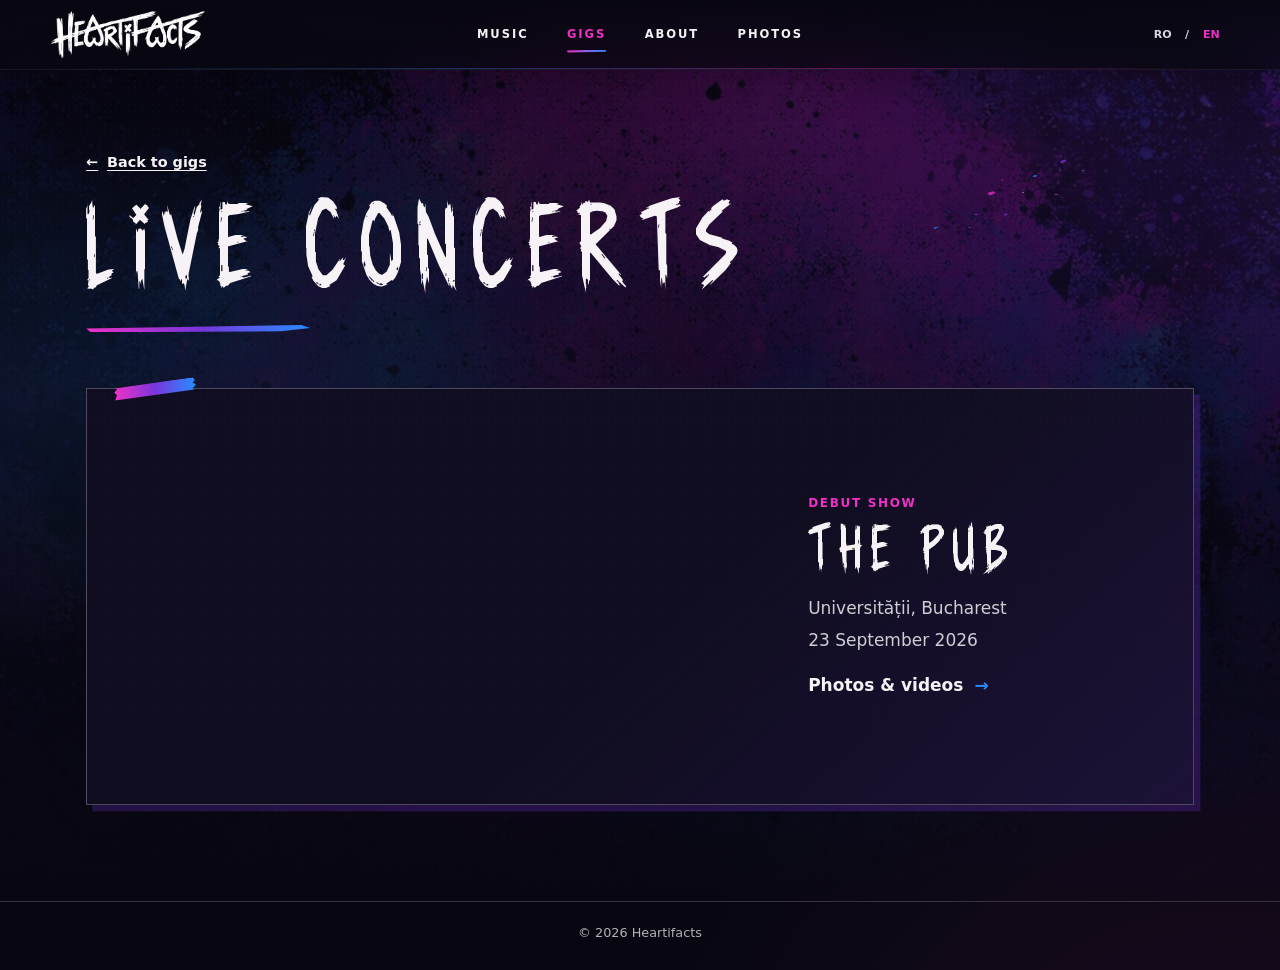
==== commit 58be5ccf: "Give the Live Concerts pages the Heartifacts poster treatment" ====
--- a/live/index.html
+++ b/live/index.html
@@ -23,12 +23,12 @@
   <link rel="stylesheet" href="../logo-crop.css">
   <link rel="stylesheet" href="../polish-pass.css">
   <link rel="stylesheet" href="../final-pass.css">
-  <link rel="stylesheet" href="../live.css">
+  <link rel="stylesheet" href="../live.css?v=f500a67b">
   <script src="../content/en.js" defer></script>
   <script src="../content/ro.js" defer></script>
   <script src="../public-data.js" defer></script>
-  <script src="../live-data.js" defer></script>
-  <script src="../live.js" defer></script>
+  <script src="../live-data.js?v=d8cddcb4" defer></script>
+  <script src="../live.js?v=5ec5ef55" defer></script>
   <script src="../site.js" defer></script>
 </head>
 <body class="concert-page">
--- a/live.css
+++ b/live.css
@@ -30,10 +30,41 @@
 .gig-recap-arrow { font-size: 1.4rem; }
 
 .concert-page {
+  --concert-brush: linear-gradient(90deg, var(--poster-pink), var(--poster-purple), var(--poster-blue));
+  --concert-specks:
+    radial-gradient(ellipse at 10% 69%, rgb(39 140 255 / .8) 0 2px, transparent 3px),
+    radial-gradient(ellipse at 18% 52%, rgb(39 140 255 / .6) 0 .8px, transparent 1.4px),
+    radial-gradient(ellipse at 27% 78%, rgb(246 242 245 / .45) 0 .7px, transparent 1.3px),
+    radial-gradient(ellipse at 32% 63%, rgb(239 49 199 / .65) 0 1.1px, transparent 1.8px),
+    radial-gradient(ellipse at 42% 40%, rgb(239 49 199 / .86) 0 3.2px, transparent 4.3px),
+    radial-gradient(ellipse at 47% 71%, rgb(121 53 220 / .8) 0 1.5px, transparent 2.3px),
+    radial-gradient(ellipse at 49% 26%, rgb(239 49 199 / .5) 0 .85px, transparent 1.4px),
+    radial-gradient(ellipse at 58% 48%, rgb(246 242 245 / .45) 0 .9px, transparent 1.5px),
+    radial-gradient(ellipse at 66% 30%, rgb(39 140 255 / .78) 0 1.8px, transparent 2.7px),
+    radial-gradient(ellipse at 75% 59%, rgb(239 49 199 / .72) 0 1.3px, transparent 2.1px),
+    radial-gradient(ellipse at 82% 19%, rgb(121 53 220 / .85) 0 2.6px, transparent 3.5px),
+    radial-gradient(ellipse at 91% 36%, rgb(39 140 255 / .58) 0 .9px, transparent 1.6px);
+  position: relative;
+  isolation: isolate;
   color: var(--poster-paper);
   background:
-    radial-gradient(ellipse at 88% 1%, rgb(121 53 220 / .18), transparent 39rem),
+    radial-gradient(ellipse at 95% 8rem, rgb(121 53 220 / .18), transparent 38rem),
+    radial-gradient(ellipse at 6% 24rem, rgb(39 140 255 / .11), transparent 34rem),
+    radial-gradient(ellipse at 96% 76rem, rgb(239 49 199 / .09), transparent 38rem),
     var(--poster-ink);
+}
+
+.concert-page::after {
+  content: '';
+  position: absolute;
+  inset: 0 0 auto;
+  z-index: -1;
+  height: min(58rem, 100%);
+  background: url('./assets/brand/Heartifacts_BG_Artwork.webp') center 43% / cover;
+  mask-image: linear-gradient(120deg, rgb(0 0 0 / .33), #000 72%), linear-gradient(#000 12%, transparent 98%);
+  mask-composite: intersect;
+  opacity: .24;
+  pointer-events: none;
 }
 
 .concert-page :focus-visible { outline-color: var(--poster-blue); }
@@ -44,7 +75,28 @@
   margin-inline: auto;
   padding: clamp(6rem, 11vw, 9rem) var(--site-pad) clamp(3rem, 8vw, 6rem);
 }
-.concert-heading { margin-bottom: clamp(2rem, 5vw, 3.5rem); }
+.concert-heading {
+  position: relative;
+  isolation: isolate;
+  margin-bottom: clamp(2rem, 5vw, 3.5rem);
+}
+.concert-heading:not(.concert-show-heading)::before,
+.concert-section-heading::before,
+.concert-more-videos summary::after {
+  content: '';
+  position: absolute;
+  z-index: -1;
+  pointer-events: none;
+  background: var(--concert-specks);
+}
+.concert-heading:not(.concert-show-heading)::before {
+  top: 1.15rem;
+  right: clamp(.1rem, 7vw, 5.75rem);
+  width: clamp(5.6rem, 16vw, 12rem);
+  height: clamp(3rem, 6vw, 5.3rem);
+  opacity: .8;
+  transform: rotate(-12deg);
+}
 .concert-heading h1 {
   margin: .75rem 0 0;
   font-family: var(--riot);
@@ -59,7 +111,7 @@
   width: clamp(6rem, 21vw, 14rem);
   height: .45rem;
   margin-top: .5rem;
-  background: linear-gradient(90deg, var(--poster-pink), var(--poster-purple), var(--poster-blue));
+  background: var(--concert-brush);
   clip-path: polygon(0 46%, 96% 0, 100% 39%, 87% 86%, 2% 100%);
 }
 .concert-back {
@@ -77,11 +129,25 @@
 
 .concert-list { display: grid; gap: 1.25rem; }
 .concert-card {
+  position: relative;
   display: grid;
   grid-template-columns: minmax(0, 1.5fr) minmax(0, 1fr);
-  border: 1px solid rgb(246 242 245 / .2);
-  background: var(--poster-ink-2);
+  border: 1px solid rgb(246 242 245 / .26);
+  background: linear-gradient(139deg, transparent 53%, rgb(121 53 220 / .12)), var(--poster-ink-2);
+  box-shadow: .4rem .4rem 0 rgb(121 53 220 / .24);
   text-decoration: none;
+}
+.concert-card::before {
+  content: '';
+  position: absolute;
+  top: -.43rem;
+  left: clamp(.55rem, 3vw, 1.65rem);
+  width: clamp(3.05rem, 7vw, 5.15rem);
+  height: .85rem;
+  background: var(--concert-brush);
+  clip-path: polygon(2% 12%, 97% 0, 99% 22%, 96% 38%, 100% 56%, 95% 79%, 97% 91%, 0 100%, 3% 63%, 0 42%, 4% 21%);
+  transform: rotate(-7deg);
+  pointer-events: none;
 }
 .concert-card-image { overflow: hidden; }
 .concert-card-image img { width: 100%; height: 100%; aspect-ratio: 16 / 10; object-fit: cover; }
@@ -124,8 +190,17 @@
   isolation: isolate;
   overflow: hidden;
   margin-top: .7rem;
-  border-bottom: 3px solid var(--poster-purple);
+  border: 1px solid rgb(246 242 245 / .17);
   background: var(--poster-ink-2);
+}
+.concert-hero::before {
+  content: '';
+  position: absolute;
+  inset: auto 0 0;
+  height: .36rem;
+  background: var(--concert-brush);
+  clip-path: polygon(0 33%, 23% 31%, 29% 49%, 61% 14%, 81% 30%, 100% 4%, 100% 70%, 69% 68%, 51% 92%, 20% 73%, 0 100%);
+  pointer-events: none;
 }
 .concert-hero > img {
   position: absolute;
@@ -158,6 +233,8 @@
 
 .concert-section { margin-top: clamp(2.6rem, 6vw, 5.3rem); }
 .concert-section-heading {
+  position: relative;
+  isolation: isolate;
   display: flex;
   justify-content: space-between;
   align-items: baseline;
@@ -166,6 +243,26 @@
   padding-bottom: .8rem;
   margin-bottom: 1.2rem;
   border-bottom: 1px solid rgb(246 242 245 / .23);
+}
+.concert-section-heading::before {
+  right: clamp(.3rem, 2.4vw, 1.6rem);
+  bottom: .1rem;
+  width: clamp(5rem, 11vw, 8.8rem);
+  height: 3rem;
+  opacity: .68;
+  transform: rotate(-7deg);
+}
+.concert-section:not([data-concert-videos]) .concert-section-heading::before { transform: scaleX(-1) rotate(-12deg); }
+.concert-section-heading::after {
+  content: '';
+  position: absolute;
+  bottom: -2px;
+  left: 0;
+  width: clamp(3.5rem, 9vw, 7rem);
+  height: 4px;
+  background: var(--concert-brush);
+  clip-path: polygon(0 34%, 100% 0, 94% 70%, 3% 100%);
+  pointer-events: none;
 }
 .concert-section-heading h2 {
   margin: 0;
@@ -225,13 +322,69 @@
 .concert-video-caption a { display: flex; align-items: center; min-height: 44px; font-size: .88rem; text-underline-offset: .22em; }
 .concert-video-caption a:hover { color: var(--poster-pink); }
 .concert-more-videos {
-  margin-top: 1rem;
-  padding: 0 1rem;
-  border: 1px solid rgb(246 242 245 / .2);
+  margin-top: 1.15rem;
+  border: 1px solid rgb(246 242 245 / .27);
   background: var(--poster-ink-2);
 }
-.concert-more-videos summary { min-height: 44px; padding-block: .7rem; cursor: pointer; font-weight: 750; }
-.concert-song-videos { display: grid; grid-template-columns: repeat(auto-fit, minmax(min(100%, 22rem), 1fr)); gap: 1rem; padding: 0 0 1rem; }
+.concert-more-videos summary {
+  position: relative;
+  isolation: isolate;
+  display: flex;
+  align-items: center;
+  justify-content: space-between;
+  gap: .8rem;
+  min-height: 62px;
+  padding: .55rem clamp(.65rem, 2vw, 1rem) .55rem clamp(.85rem, 2vw, 1.25rem);
+  border-bottom: 1px solid transparent;
+  background: linear-gradient(106deg, rgb(121 53 220 / .14), transparent 43%, rgb(39 140 255 / .12));
+  font-weight: 800;
+  line-height: 1.3;
+  list-style: none;
+  cursor: pointer;
+}
+.concert-more-videos summary::-webkit-details-marker { display: none; }
+.concert-more-videos summary::before {
+  content: '';
+  position: absolute;
+  inset: .32rem auto .28rem -.14rem;
+  width: .37rem;
+  background: linear-gradient(var(--poster-pink), var(--poster-purple), var(--poster-blue));
+  clip-path: polygon(7% 4%, 95% 0, 81% 39%, 100% 72%, 74% 97%, 0 100%, 20% 62%);
+  pointer-events: none;
+}
+.concert-more-videos summary::after {
+  top: 0;
+  right: clamp(3.6rem, 5vw, 5.35rem);
+  width: clamp(3rem, 10vw, 7rem);
+  height: 100%;
+  opacity: .62;
+}
+.concert-more-videos summary:hover { background-color: rgb(121 53 220 / .13); }
+.concert-more-videos[open] { border-color: rgb(239 49 199 / .48); }
+.concert-more-videos[open] summary { border-bottom-color: rgb(246 242 245 / .16); }
+.concert-more-toggle {
+  flex: 0 0 2.25rem;
+  display: grid;
+  place-items: center;
+  height: 2.25rem;
+  background: var(--poster-blue);
+  color: var(--poster-ink);
+  clip-path: polygon(5% 8%, 97% 0, 94% 91%, 1% 100%);
+}
+.concert-more-toggle::before,
+.concert-more-toggle::after { content: ''; grid-area: 1 / 1; }
+.concert-more-toggle::before { width: .84rem; border-top: 2px solid; }
+.concert-more-toggle::after { height: .84rem; border-left: 2px solid; }
+.concert-more-videos[open] .concert-more-toggle { background: var(--poster-pink); }
+.concert-more-videos[open] .concert-more-toggle::after { content: none; }
+.concert-song-videos {
+  display: grid;
+  grid-template-columns: repeat(auto-fit, minmax(min(100%, 22rem), 1fr));
+  gap: 1rem;
+  padding: clamp(.6rem, 2.2vw, 1.25rem);
+  background: rgb(8 7 17 / .36);
+}
+.concert-song-videos .concert-video { border: 1px solid rgb(246 242 245 / .14); }
 
 .concert-photos {
   display: grid;
@@ -287,6 +440,8 @@
 
 @media (max-width: 680px) {
   .live-panel .shows, .live-panel .gig-recap { margin-right: .75rem; }
+  .concert-page::after { height: min(42rem, 100%); }
+  .concert-heading:not(.concert-show-heading)::before { top: 0; right: .25rem; }
   .concert-card { grid-template-columns: 1fr; }
   .concert-card-image img { aspect-ratio: 4 / 3; }
   .concert-hero { display: block; min-height: 0; }
@@ -297,3 +452,7 @@
   .concert-photos { grid-template-columns: repeat(2, minmax(0, 1fr)); }
   .concert-photo-wide, .concert-photo-wide:last-child { aspect-ratio: 4 / 3; }
 }
+
+@media (forced-colors: active) {
+  .concert-more-toggle { border: 1px solid; clip-path: none; }
+}
